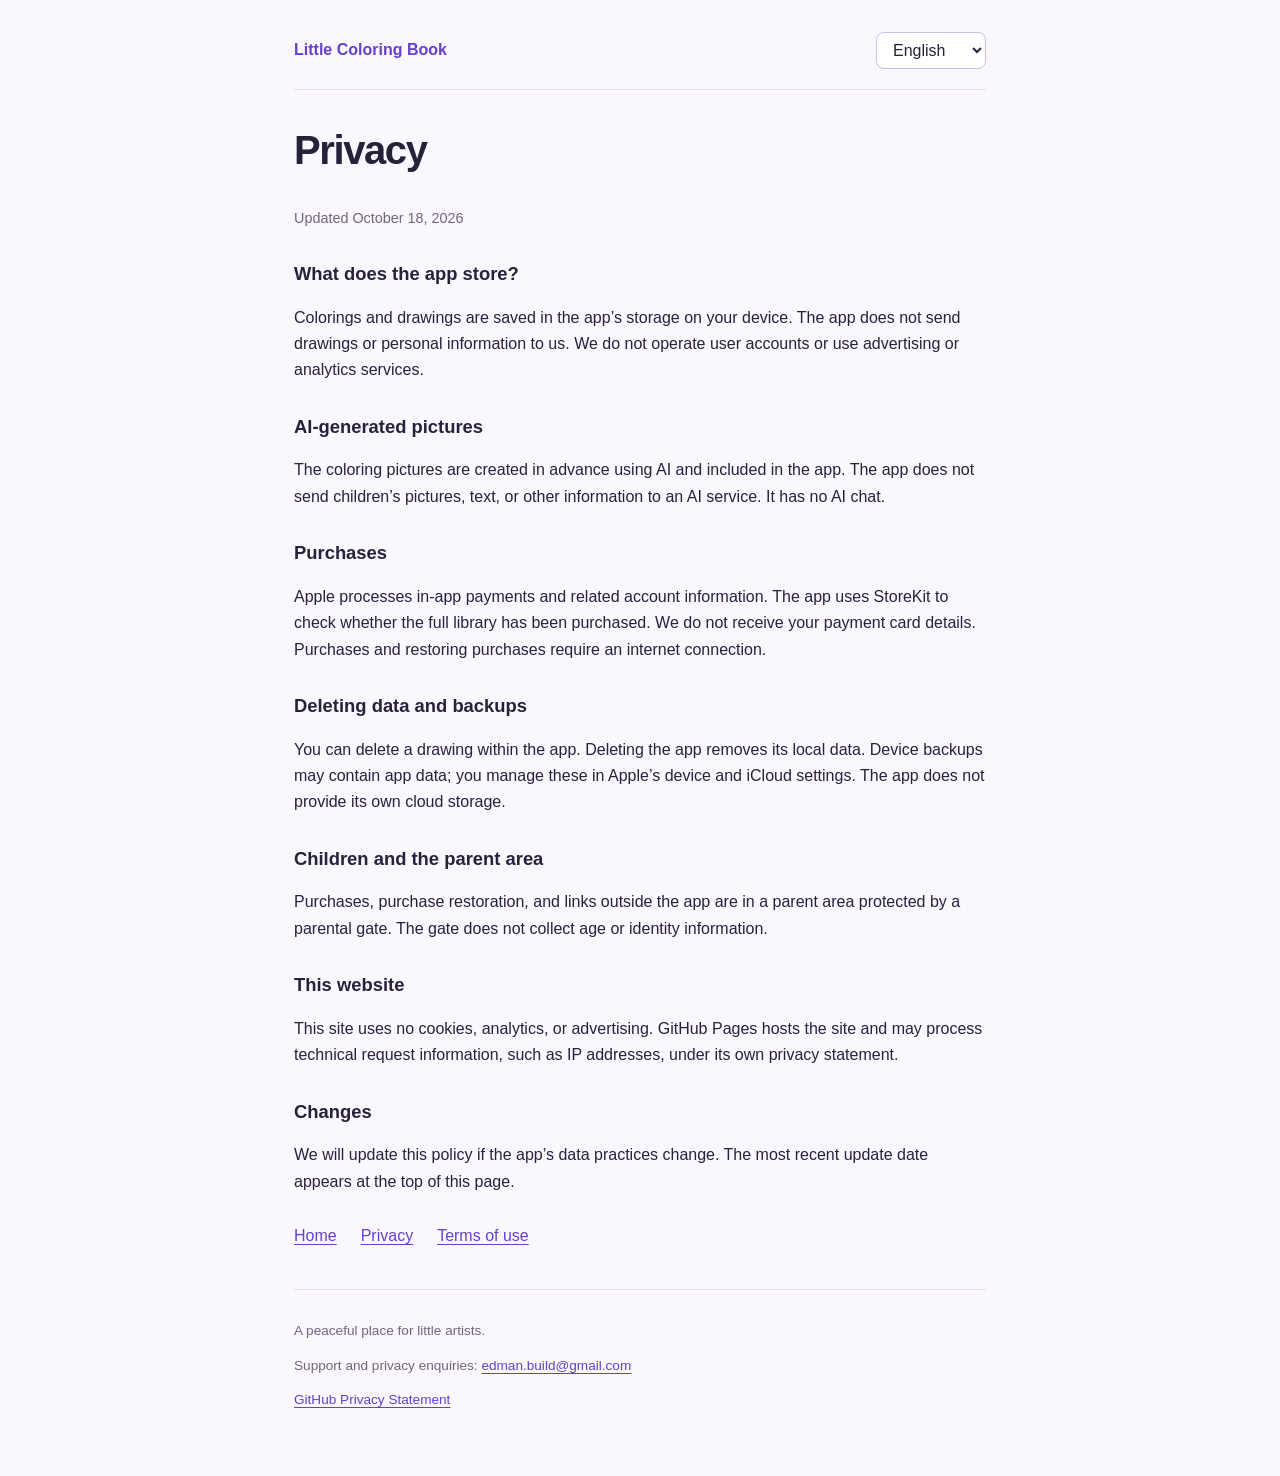
==== privacy.html @ f7c89561 "Publish Little Coloring Book privacy and terms in six languages" ====
<!doctype html>
<html lang="fi">
<head><meta charset="utf-8"><meta name="viewport" content="width=device-width,initial-scale=1"><meta name="color-scheme" content="light"><title>Tietosuoja · Pikku Värityskirja</title><meta name="description" content="Pikku Värityskirja — tietosuoja ja käyttöehdot."><link rel="stylesheet" href="style.css"></head>
<body><main><header><a id="brand" class="brand" href="index.html">Pikku Värityskirja</a><select id="language" aria-label="Kieli"><option value="fi">Suomi</option><option value="en">English</option><option value="es">Español</option><option value="zh-Hans">简体中文</option><option value="hi">हिन्दी</option><option value="ar">العربية</option></select></header><article id="content"><h1>Tietosuoja</h1><p class="date">Päivitetty 18.10.2026</p><h2>Mitä sovellus tallentaa?</h2><p>Väritykset ja piirrokset tallennetaan laitteen sovellustallennukseen. Sovellus ei lähetä piirroksia tai henkilötietoja meille. Emme ylläpidä käyttäjätilejä emmekä käytä mainos- tai analytiikkapalveluita.</p><h2>Tekoälykuvat</h2><p>Värityskuvat on luotu etukäteen tekoälyn avulla ja toimitetaan sovelluksen mukana. Sovellus ei lähetä lapsen kuvia, tekstiä tai muita tietoja tekoälypalveluun. Sovelluksessa ei ole tekoälykeskustelua.</p><h2>Ostot</h2><p>Apple käsittelee sovelluksen sisäiset maksut ja niihin liittyvät tilitiedot. Sovellus tarkistaa StoreKitin avulla, onko koko kirjasto ostettu. Emme saa maksukorttisi tietoja. Ostoihin ja ostosten palauttamiseen tarvitaan verkkoyhteys.</p><h2>Tietojen poistaminen ja varmuuskopiot</h2><p>Piirroksen voi poistaa sovelluksessa. Sovelluksen poistaminen poistaa sen paikalliset tiedot. Laitteen omat varmuuskopiot voivat sisältää sovelluksen tietoja; hallitset niitä Applen laite- ja iCloud-asetuksissa. Sovelluksella ei ole omaa pilvitallennusta.</p><h2>Lapset ja vanhempien osio</h2><p>Ostot, ostosten palautus ja sovelluksen ulkopuoliset linkit ovat aikuisen osiossa vanhempainportin takana. Portti ei kerää ikää tai henkilöllisyystietoja.</p><h2>Tämä verkkosivusto</h2><p>Sivusto ei käytä evästeitä, analytiikkaa tai mainontaa. GitHub Pages toimii sivuston palveluntarjoajana ja voi käsitellä verkkopyyntöjen teknisiä tietoja, kuten IP-osoitteita, oman tietosuojaselosteensa mukaisesti.</p><h2>Muutokset</h2><p>Tietosuojaseloste päivitetään, jos sovelluksen tietojenkäsittely muuttuu. Sivun alussa näkyy viimeisin päivityspäivä.</p></article><nav aria-label="Pages"><a data-page="index" href="index.html">Etusivu</a><a data-page="privacy" href="privacy.html">Tietosuoja</a><a data-page="terms" href="terms.html">Käyttöehdot</a></nav><footer id="footer"><p>Rauhallinen paikka pienille taiteilijoille.</p><p>Tuki ja tietosuojakysymykset: <a href="mailto:edman.build@gmail.com">edman.build@gmail.com</a></p></footer></main><script>const translations = {"fi": {"name": "Pikku Värityskirja", "language": "Kieli", "home": "Etusivu", "privacy": "Tietosuoja", "terms": "Käyttöehdot", "updated": "Päivitetty 18.10.2026", "footer": "Rauhallinen paikka pienille taiteilijoille.", "intro": "Iloinen ja helppokäyttöinen värityskirja iPhonelle ja iPadille.", "homebody": ["24 värityskuvaa kahdeksassa kategoriassa. Yksi kuva jokaisesta kategoriasta on ilmainen, ja koko kirjasto avataan yhdellä App Store -ostolla aikuisen osiossa.", "Kuvat kulkevat sovelluksen mukana. Lapsi voi värittää ja piirtää ilman verkkoyhteyttä. Ei mainoksia, käyttäjätilejä tai seurantaa."], "privacybody": [["Mitä sovellus tallentaa?", "Väritykset ja piirrokset tallennetaan laitteen sovellustallennukseen. Sovellus ei lähetä piirroksia tai henkilötietoja meille. Emme ylläpidä käyttäjätilejä emmekä käytä mainos- tai analytiikkapalveluita."], ["Tekoälykuvat", "Värityskuvat on luotu etukäteen tekoälyn avulla ja toimitetaan sovelluksen mukana. Sovellus ei lähetä lapsen kuvia, tekstiä tai muita tietoja tekoälypalveluun. Sovelluksessa ei ole tekoälykeskustelua."], ["Ostot", "Apple käsittelee sovelluksen sisäiset maksut ja niihin liittyvät tilitiedot. Sovellus tarkistaa StoreKitin avulla, onko koko kirjasto ostettu. Emme saa maksukorttisi tietoja. Ostoihin ja ostosten palauttamiseen tarvitaan verkkoyhteys."], ["Tietojen poistaminen ja varmuuskopiot", "Piirroksen voi poistaa sovelluksessa. Sovelluksen poistaminen poistaa sen paikalliset tiedot. Laitteen omat varmuuskopiot voivat sisältää sovelluksen tietoja; hallitset niitä Applen laite- ja iCloud-asetuksissa. Sovelluksella ei ole omaa pilvitallennusta."], ["Lapset ja vanhempien osio", "Ostot, ostosten palautus ja sovelluksen ulkopuoliset linkit ovat aikuisen osiossa vanhempainportin takana. Portti ei kerää ikää tai henkilöllisyystietoja."], ["Tämä verkkosivusto", "Sivusto ei käytä evästeitä, analytiikkaa tai mainontaa. GitHub Pages toimii sivuston palveluntarjoajana ja voi käsitellä verkkopyyntöjen teknisiä tietoja, kuten IP-osoitteita, oman tietosuojaselosteensa mukaisesti."], ["Muutokset", "Tietosuojaseloste päivitetään, jos sovelluksen tietojenkäsittely muuttuu. Sivun alussa näkyy viimeisin päivityspäivä."]], "termsbody": [["Sovelluksen käyttö", "Pikku Värityskirja on tarkoitettu henkilökohtaiseen ja perheen käyttöön. Ilmaisia kuvia voi värittää ilman ostosta. Aikuinen vastaa lapsen käytön ohjaamisesta ja ostojen hyväksymisestä."], ["Koko kuvakirjasto", "Koko kirjasto sisältää 24 värityskuvaa kahdeksassa kategoriassa. Kahdeksan kuvaa on ilmaisia. Yksi kertamaksullinen App Store -osto avaa muut kuvat. Kyseessä ei ole jatkuva tilaus. Hinta näkyy sovelluksen aikuisen osiossa ja vahvistetaan Applen ostoikkunassa."], ["Ostojen palautus ja hyvitykset", "Voit palauttaa aiemman ostoksen samalla Apple-tilillä aikuisen osion Palauta ostokset -painikkeella. Apple käsittelee maksut ja palautuspyynnöt ehtojensa mukaisesti. Sovellettava kuluttajansuoja säilyy. Hyvitys tai ostoksen peruuttaminen voi poistaa koko kirjaston käyttöoikeuden."], ["Paikalliset piirrokset", "Piirrokset tallennetaan laitteelle. Niiden säilyminen riippuu laitteesta ja sen varmuuskopioista. Sovelluksella ei ole omaa pilvitallennusta eikä piirrosten palautuspalvelua."], ["Kuvat ja jakaminen", "Voit värittää kuvia henkilökohtaiseen käyttöön. Älä myy tai jaa sovelluksen alkuperäistä kuvakirjastoa sellaisenaan."], ["Ehtojen muutokset", "Sovellusta ja näitä ehtoja voidaan päivittää. Ajantasaiset ehdot julkaistaan tällä sivulla. Nämä ehdot eivät rajoita pakottavaan lainsäädäntöön perustuvia oikeuksiasi."]], "contact": "Tuki ja tietosuojakysymykset", "github": "GitHubin tietosuojaseloste"}, "en": {"name": "Little Coloring Book", "language": "Language", "home": "Home", "privacy": "Privacy", "terms": "Terms of use", "updated": "Updated October 18, 2026", "footer": "A peaceful place for little artists.", "intro": "A cheerful, easy-to-use coloring book for iPhone and iPad.", "homebody": ["24 coloring pages in eight categories. One page in each category is free. A single App Store purchase in the parent area unlocks the full library.", "The pictures come with the app. Children can color and draw offline. No ads, accounts, or tracking."], "privacybody": [["What does the app store?", "Colorings and drawings are saved in the app’s storage on your device. The app does not send drawings or personal information to us. We do not operate user accounts or use advertising or analytics services."], ["AI-generated pictures", "The coloring pictures are created in advance using AI and included in the app. The app does not send children’s pictures, text, or other information to an AI service. It has no AI chat."], ["Purchases", "Apple processes in-app payments and related account information. The app uses StoreKit to check whether the full library has been purchased. We do not receive your payment card details. Purchases and restoring purchases require an internet connection."], ["Deleting data and backups", "You can delete a drawing within the app. Deleting the app removes its local data. Device backups may contain app data; you manage these in Apple’s device and iCloud settings. The app does not provide its own cloud storage."], ["Children and the parent area", "Purchases, purchase restoration, and links outside the app are in a parent area protected by a parental gate. The gate does not collect age or identity information."], ["This website", "This site uses no cookies, analytics, or advertising. GitHub Pages hosts the site and may process technical request information, such as IP addresses, under its own privacy statement."], ["Changes", "We will update this policy if the app’s data practices change. The most recent update date appears at the top of this page."]], "termsbody": [["Using the app", "Little Coloring Book is intended for personal and family use. Free pictures can be colored without making a purchase. An adult is responsible for supervising children’s use and approving purchases."], ["The full library", "The full library contains 24 coloring pages in eight categories. Eight pages are free. A single, non-recurring App Store purchase unlocks the remaining pages. This is not a subscription. The price is shown in the parent area and confirmed in Apple’s purchase sheet."], ["Restoring purchases and refunds", "You can restore a previous purchase using the same Apple Account and the Restore purchases button in the parent area. Apple handles payments and refund requests under its terms. Applicable consumer rights remain in effect. A refund or revocation may remove access to the full library."], ["Local drawings", "Drawings are saved on the device. Keeping them depends on the device and its backups. The app does not provide its own cloud storage or drawing recovery service."], ["Pictures and sharing", "You may color the pictures for personal use. Do not sell or redistribute the app’s original picture library as it is."], ["Changes to these terms", "The app and these terms may be updated. Current terms are published on this page. These terms do not limit any rights you have under mandatory law."]], "contact": "Support and privacy enquiries", "github": "GitHub Privacy Statement"}, "es": {"name": "Mi libro de colorear", "language": "Idioma", "home": "Inicio", "privacy": "Privacidad", "terms": "Condiciones de uso", "updated": "Actualizado el 18 de octubre de 2026", "footer": "Un espacio tranquilo para pequeños artistas.", "intro": "Un alegre libro para colorear en iPhone y iPad, muy fácil de usar.", "homebody": ["24 láminas para colorear en ocho categorías. Una lámina de cada categoría es gratuita. Una sola compra en el App Store, desde la sección para adultos, desbloquea toda la biblioteca.", "Las imágenes vienen incluidas en la app. Los niños pueden colorear y dibujar sin conexión. Sin anuncios, cuentas ni seguimiento."], "privacybody": [["¿Qué guarda la app?", "Los dibujos se guardan en el almacenamiento de la app en el dispositivo. La app no nos envía dibujos ni datos personales. No ofrecemos cuentas de usuario ni utilizamos servicios de publicidad o analítica."], ["Imágenes creadas con IA", "Las imágenes para colorear se crean previamente con inteligencia artificial y se incluyen en la app. La app no envía imágenes, textos ni otros datos de los niños a servicios de IA. No incluye un chat con IA."], ["Compras", "Apple gestiona los pagos dentro de la app y la información de la cuenta relacionada. La app utiliza StoreKit para comprobar si se ha comprado la biblioteca completa. No recibimos los datos de tu tarjeta. Las compras y su restauración requieren conexión a internet."], ["Eliminar datos y copias de seguridad", "Puedes eliminar un dibujo desde la app. Al eliminar la app se borran sus datos locales. Las copias de seguridad del dispositivo pueden incluir datos de la app; se gestionan en los ajustes del dispositivo y de iCloud de Apple. La app no ofrece almacenamiento propio en la nube."], ["Niños y sección para adultos", "Las compras, su restauración y los enlaces externos se encuentran en una sección para adultos protegida por un control parental. Este control no recopila datos de edad ni de identidad."], ["Este sitio web", "Este sitio no utiliza cookies, analítica ni publicidad. Está alojado en GitHub Pages, que puede tratar información técnica de las solicitudes, como direcciones IP, conforme a su propia declaración de privacidad."], ["Cambios", "Actualizaremos esta política si cambia el tratamiento de datos de la app. La fecha de la última actualización aparece al principio de esta página."]], "termsbody": [["Uso de la app", "Mi libro de colorear está pensado para uso personal y familiar. Se puede colorear las láminas gratuitas sin realizar ninguna compra. Un adulto debe supervisar el uso por parte de los niños y aprobar las compras."], ["La biblioteca completa", "La biblioteca completa contiene 24 láminas en ocho categorías. Ocho son gratuitas. Una sola compra en el App Store desbloquea las demás. No es una suscripción. El precio se muestra en la sección para adultos y se confirma en la ventana de compra de Apple."], ["Restauración de compras y reembolsos", "Puedes restaurar una compra anterior con la misma Cuenta de Apple mediante el botón Restaurar compras de la sección para adultos. Apple gestiona los pagos y las solicitudes de reembolso conforme a sus condiciones. Se mantienen los derechos de los consumidores que correspondan. Un reembolso o la revocación de una compra puede retirar el acceso a la biblioteca completa."], ["Dibujos guardados en el dispositivo", "Los dibujos se guardan en el dispositivo. Su conservación depende del dispositivo y de sus copias de seguridad. La app no ofrece almacenamiento propio en la nube ni un servicio de recuperación de dibujos."], ["Imágenes y distribución", "Puedes colorear las imágenes para uso personal. No vendas ni redistribuyas la biblioteca de imágenes originales de la app tal como se ofrece."], ["Cambios en las condiciones", "La app y estas condiciones pueden actualizarse. Las condiciones vigentes se publican en esta página. Estas condiciones no limitan los derechos que te reconozca la legislación imperativa."]], "contact": "Asistencia y consultas sobre privacidad", "github": "Declaración de privacidad de GitHub"}, "zh-Hans": {"name": "小小涂色书", "language": "语言", "home": "首页", "privacy": "隐私政策", "terms": "使用条款", "updated": "更新日期：2026年10月18日", "footer": "给小小艺术家的安静创作空间。", "intro": "适用于 iPhone 和 iPad 的趣味涂色书，简单易用。", "homebody": ["八个主题，共24张涂色图。每个主题有一张免费图片。家长可在家长专区通过 App Store 一次购买，解锁完整图库。", "图片已包含在应用中，孩子可以离线涂色和绘画。无广告，无需注册，不进行用户追踪。"], "privacybody": [["应用保存哪些数据？", "涂色作品和绘画保存在设备上的应用存储空间中。应用不会向我们发送作品或个人信息。我们不提供用户账户，也不使用广告或数据分析服务。"], ["AI 生成的图片", "涂色图片由 AI 预先生成，并随应用提供。应用不会将孩子的图片、文字或其他信息发送给 AI 服务，也不提供 AI 聊天功能。"], ["购买", "Apple 负责处理应用内付款及相关账户信息。应用通过 StoreKit 核验是否已购买完整图库。我们不会收到您的银行卡信息。购买和恢复购买需要联网。"], ["删除数据与备份", "您可以在应用内删除作品。删除应用也会删除其本地数据。设备备份可能包含应用数据，您可以在 Apple 的设备设置和 iCloud 设置中管理这些备份。应用不提供独立的云存储服务。"], ["儿童与家长专区", "购买、恢复购买以及应用外链接均位于设有家长验证的专区内。家长验证不会收集年龄或身份信息。"], ["本网站", "本网站不使用 Cookie、数据分析或广告服务。网站由 GitHub Pages 托管，GitHub 可能按照其隐私声明处理 IP 地址等网络请求技术信息。"], ["政策更新", "如果应用的数据处理方式发生变化，我们会更新本政策。最近更新日期显示在页面顶部。"]], "termsbody": [["使用应用", "小小涂色书供个人及家庭使用。免费图片无需购买即可涂色。请由成年人指导儿童使用并批准购买。"], ["完整图库", "完整图库包括八个主题的24张涂色图，其中八张免费。通过 App Store 一次购买即可解锁其余图片，无需订阅。价格显示在家长专区，并在 Apple 的购买确认窗口中确认。"], ["恢复购买与退款", "使用同一个 Apple 账户，在家长专区点击“恢复购买”即可恢复之前的购买。Apple 按照其条款处理付款和退款申请。您依法享有的消费者权利不受影响。退款或购买被撤销后，完整图库的访问权限可能会被移除。"], ["本地作品", "作品保存在设备上，能否保留取决于设备及其备份。应用不提供独立的云存储或作品恢复服务。"], ["图片使用与分享", "您可以将图片用于个人涂色。请勿将应用提供的原始图库原样出售或重新分发。"], ["条款更新", "应用及本条款可能更新。最新条款将在本页面发布。本条款不限制您依据强制性法律规定享有的任何权利。"]], "contact": "支持与隐私咨询", "github": "GitHub 隐私声明"}, "hi": {"name": "नन्ही रंगों की किताब", "language": "भाषा", "home": "मुखपृष्ठ", "privacy": "गोपनीयता", "terms": "उपयोग की शर्तें", "updated": "आखिरी अपडेट: 18 अक्टूबर 2026", "footer": "नन्हे कलाकारों के लिए एक शांत जगह।", "intro": "iPhone और iPad के लिए रंग भरने की एक मज़ेदार और आसान किताब।", "homebody": ["आठ श्रेणियों में रंग भरने के लिए 24 चित्र। हर श्रेणी का एक चित्र मुफ़्त है। अभिभावकों वाले भाग से App Store पर एक बार खरीदकर पूरा संग्रह खोला जा सकता है।", "चित्र ऐप में ही शामिल हैं। बच्चे बिना इंटरनेट के रंग भर सकते हैं और चित्र बना सकते हैं। कोई विज्ञापन, खाता या ट्रैकिंग नहीं।"], "privacybody": [["ऐप क्या सहेजता है?", "रंगे हुए चित्र और बनाई गई कलाकृतियाँ आपके डिवाइस पर ऐप के स्टोरेज में सहेजी जाती हैं। ऐप हमें चित्र या निजी जानकारी नहीं भेजता। हम उपयोगकर्ता खाते नहीं बनाते और विज्ञापन या उपयोग के आँकड़ों का विश्लेषण करने वाली सेवाएँ इस्तेमाल नहीं करते।"], ["AI से बनाए गए चित्र", "रंग भरने के चित्र पहले से AI की मदद से बनाए जाते हैं और ऐप में शामिल होते हैं। ऐप बच्चों के चित्र, लिखी हुई बातें या दूसरी जानकारी किसी AI सेवा को नहीं भेजता। इसमें AI से बातचीत करने की सुविधा नहीं है।"], ["खरीदारी", "ऐप के भीतर किए गए भुगतानों और उनसे जुड़ी खाते की जानकारी को Apple संभालता है। पूरा संग्रह खरीदा गया है या नहीं, यह जाँचने के लिए ऐप StoreKit का उपयोग करता है। हमें आपके भुगतान कार्ड की जानकारी नहीं मिलती। खरीदारी करने और पिछली खरीदारी बहाल करने के लिए इंटरनेट चाहिए।"], ["डेटा मिटाना और बैकअप", "आप ऐप में किसी चित्र को मिटा सकते हैं। ऐप हटाने पर उसका स्थानीय डेटा भी मिट जाता है। डिवाइस के बैकअप में ऐप का डेटा हो सकता है; इन्हें Apple की डिवाइस और iCloud सेटिंग्स में संभाला जा सकता है। ऐप की अपनी क्लाउड स्टोरेज सेवा नहीं है।"], ["बच्चे और अभिभावकों वाला भाग", "खरीदारी, पिछली खरीदारी बहाल करने की सुविधा और ऐप से बाहर के लिंक अभिभावकों वाले भाग में हैं। वहाँ जाने के लिए अभिभावक जाँच पूरी करनी होती है। इस जाँच में उम्र या पहचान की जानकारी नहीं ली जाती।"], ["यह वेबसाइट", "यह वेबसाइट कुकी, विश्लेषण सेवा या विज्ञापन इस्तेमाल नहीं करती। इसे GitHub Pages पर होस्ट किया गया है। GitHub अपनी गोपनीयता नीति के अनुसार IP पते जैसी वेब अनुरोधों की तकनीकी जानकारी संसाधित कर सकता है।"], ["बदलाव", "ऐप में डेटा के इस्तेमाल का तरीका बदलने पर हम यह नीति अपडेट करेंगे। पृष्ठ के ऊपर आखिरी अपडेट की तारीख दी गई है।"]], "termsbody": [["ऐप का उपयोग", "नन्ही रंगों की किताब निजी और पारिवारिक उपयोग के लिए है। मुफ़्त चित्रों में रंग भरने के लिए खरीदारी ज़रूरी नहीं है। बच्चों के उपयोग की निगरानी और खरीदारी की मंज़ूरी की ज़िम्मेदारी किसी वयस्क की है।"], ["चित्रों का पूरा संग्रह", "पूरे संग्रह में आठ श्रेणियों के 24 चित्र हैं। इनमें आठ चित्र मुफ़्त हैं। App Store पर एक बार भुगतान करने से बाकी चित्र खुल जाते हैं। यह सदस्यता नहीं है और कोई नियमित शुल्क नहीं लगता। कीमत अभिभावकों वाले भाग में दिखती है और Apple की खरीदारी स्क्रीन पर उसकी पुष्टि होती है।"], ["खरीदारी बहाल करना और रिफंड", "उसी Apple खाते से अभिभावकों वाले भाग में खरीदारी बहाल करने का बटन दबाकर आप अपनी पिछली खरीदारी वापस पा सकते हैं। भुगतान और रिफंड के अनुरोध Apple की शर्तों के अनुसार Apple संभालता है। लागू उपभोक्ता अधिकार बने रहते हैं। रिफंड या खरीदारी रद्द होने पर पूरे संग्रह का इस्तेमाल बंद हो सकता है।"], ["डिवाइस पर सहेजे गए चित्र", "चित्र डिवाइस पर सहेजे जाते हैं। उनका सुरक्षित रहना डिवाइस और उसके बैकअप पर निर्भर करता है। ऐप की अपनी क्लाउड स्टोरेज या मिटे हुए चित्र वापस लाने की सेवा नहीं है।"], ["चित्रों का उपयोग और साझा करना", "आप निजी उपयोग के लिए चित्रों में रंग भर सकते हैं। ऐप के मूल चित्र-संग्रह को उसी रूप में न बेचें और न दोबारा वितरित करें।"], ["शर्तों में बदलाव", "ऐप और इन शर्तों को अपडेट किया जा सकता है। मौजूदा शर्तें इसी पृष्ठ पर प्रकाशित की जाती हैं। ये शर्तें लागू अनिवार्य कानून के तहत मिले आपके अधिकारों को सीमित नहीं करतीं।"]], "contact": "सहायता और गोपनीयता से जुड़े सवाल", "github": "GitHub की गोपनीयता नीति"}, "ar": {"name": "كتابي للتلوين", "language": "اللغة", "home": "الرئيسية", "privacy": "الخصوصية", "terms": "شروط الاستخدام", "updated": "آخر تحديث: 18 أكتوبر 2026", "footer": "مساحة هادئة للفنانين الصغار.", "intro": "كتاب تلوين مبهج وسهل الاستخدام لأجهزة iPhone وiPad.", "homebody": ["24 صفحة تلوين موزعة على ثماني فئات. صفحة واحدة من كل فئة مجانية. يمكن فتح المكتبة الكاملة بعملية شراء واحدة من App Store في قسم الوالدين.", "الصور مرفقة بالتطبيق، ويمكن للأطفال التلوين والرسم دون اتصال بالإنترنت. لا إعلانات ولا حسابات ولا تتبع."], "privacybody": [["ما الذي يحفظه التطبيق؟", "تُحفظ الرسومات وأعمال التلوين في مساحة تخزين التطبيق على جهازك. لا يرسل التطبيق إلينا الرسومات أو المعلومات الشخصية. لا نوفر حسابات للمستخدمين ولا نستخدم خدمات الإعلانات أو التحليلات."], ["الصور المُنشأة بالذكاء الاصطناعي", "تُنشأ صور التلوين مسبقًا بمساعدة الذكاء الاصطناعي وتُرفق بالتطبيق. لا يرسل التطبيق صور الأطفال أو نصوصهم أو أي معلومات أخرى إلى خدمات الذكاء الاصطناعي. ولا يتضمن محادثة مع الذكاء الاصطناعي."], ["المشتريات", "تتولى Apple معالجة المدفوعات داخل التطبيق ومعلومات الحساب المرتبطة بها. يستخدم التطبيق StoreKit للتحقق من شراء المكتبة الكاملة. لا نتلقى بيانات بطاقة الدفع الخاصة بك. يلزم الاتصال بالإنترنت لإجراء المشتريات واستعادتها."], ["حذف البيانات والنسخ الاحتياطية", "يمكنك حذف الرسومات من داخل التطبيق. يؤدي حذف التطبيق إلى إزالة بياناته المحلية. قد تتضمن النسخ الاحتياطية للجهاز بيانات التطبيق، ويمكنك إدارتها من إعدادات الجهاز وiCloud لدى Apple. لا يقدم التطبيق خدمة تخزين سحابي خاصة به."], ["الأطفال وقسم الوالدين", "توجد المشتريات واستعادتها والروابط المؤدية إلى خارج التطبيق في قسم للوالدين محمي بخطوة تحقق. لا تجمع هذه الخطوة معلومات عن العمر أو الهوية."], ["هذا الموقع", "لا يستخدم هذا الموقع ملفات تعريف الارتباط أو التحليلات أو الإعلانات. يستضيفه GitHub Pages، وقد يعالج GitHub المعلومات التقنية لطلبات الويب، مثل عناوين IP، وفقًا لبيان الخصوصية الخاص به."], ["التغييرات", "سنحدّث هذه السياسة إذا تغيرت طريقة تعامل التطبيق مع البيانات. يظهر تاريخ آخر تحديث في أعلى الصفحة."]], "termsbody": [["استخدام التطبيق", "كتابي للتلوين مخصص للاستخدام الشخصي والعائلي. يمكن تلوين الصور المجانية دون إجراء أي عملية شراء. يتولى شخص بالغ مسؤولية الإشراف على استخدام الأطفال والموافقة على المشتريات."], ["المكتبة الكاملة", "تضم المكتبة الكاملة 24 صفحة تلوين في ثماني فئات، منها ثماني صفحات مجانية. تفتح عملية شراء واحدة من App Store الصفحات المتبقية. هذه ليست خدمة اشتراك ولا تتطلب دفعات متكررة. يظهر السعر في قسم الوالدين ويُؤكَّد في نافذة الشراء لدى Apple."], ["استعادة المشتريات والمبالغ المستردة", "يمكنك استعادة عملية شراء سابقة باستخدام حساب Apple نفسه والضغط على زر استعادة المشتريات في قسم الوالدين. تتولى Apple معالجة المدفوعات وطلبات استرداد المبالغ وفقًا لشروطها. تبقى حقوق المستهلك المقررة قانونًا سارية. وقد يؤدي رد المبلغ أو إلغاء الشراء إلى إزالة حق الوصول إلى المكتبة الكاملة."], ["الرسومات المحفوظة محليًا", "تُحفظ الرسومات على الجهاز. ويعتمد الاحتفاظ بها على الجهاز ونسخه الاحتياطية. لا يقدم التطبيق خدمة تخزين سحابي خاصة به أو خدمة لاسترجاع الرسومات المحذوفة."], ["الصور ومشاركتها", "يمكنك تلوين الصور للاستخدام الشخصي. لا تبع مكتبة الصور الأصلية للتطبيق أو تعِد توزيعها كما هي."], ["تعديل الشروط", "قد يُحدَّث التطبيق وهذه الشروط. تُنشر الشروط السارية على هذه الصفحة. لا تحد هذه الشروط من أي حقوق تمنحك إياها الأحكام القانونية الملزمة."]], "contact": "الدعم والاستفسارات المتعلقة بالخصوصية", "github": "بيان خصوصية GitHub"}};
const page = "privacy";
const selector = document.getElementById('language');
function paragraph(text, tag = 'p', className = '') { const el = document.createElement(tag); el.textContent = text; if(className) el.className=className; return el; }
function render(lang) {
  const d = translations[lang] || translations.fi;
  document.documentElement.lang = lang;
  document.documentElement.dir = lang === 'ar' ? 'rtl' : 'ltr';
  document.title = page === 'index' ? d.name : d[page] + ' · ' + d.name;
  selector.value = lang;
  selector.setAttribute('aria-label', d.language);
  document.getElementById('brand').textContent=d.name;
  document.getElementById('brand').href='index.html?lang='+lang;
  const article=document.getElementById('content'); article.replaceChildren();
  if(page==='index') { article.append(paragraph(d.name,'h1'),paragraph(d.intro)); d.homebody.forEach(t=>article.append(paragraph(t))); }
  else { article.append(paragraph(d[page],'h1'),paragraph(d.updated,'p','date')); d[page+'body'].forEach(([h,p])=>article.append(paragraph(h,'h2'),paragraph(p))); }
  document.querySelectorAll('nav a').forEach(a=>{const key=a.dataset.page; a.textContent=d[key==='index'?'home':key];a.href=key+'.html?lang='+lang;});
  const footer=document.getElementById('footer'); footer.replaceChildren(paragraph(d.footer));
  const contact=paragraph(d.contact+': '); const email=document.createElement('a');email.href='mailto:edman.build@gmail.com';email.textContent='edman.build@gmail.com';contact.append(email);footer.append(contact);
  if(page==='privacy'){const link=document.createElement('a');link.href='https://docs.github.com/en/site-policy/privacy-policies/github-general-privacy-statement';link.textContent=d.github;footer.append(link);}
  document.querySelector('nav').setAttribute('aria-label',d.home);
}
const requested=new URLSearchParams(location.search).get('lang');
const device=navigator.language.startsWith('zh')?'zh-Hans':navigator.language.split('-')[0];
render(translations[requested]?requested:(translations[device]?device:'en'));
selector.addEventListener('change',()=>{const lang=selector.value;render(lang);history.replaceState(null,'','?lang='+lang);});</script></body>
</html>
---- style.css ----
:root { color-scheme: light; font-family: -apple-system, BlinkMacSystemFont, "Segoe UI", sans-serif; line-height: 1.65; color: #28213a; background: #faf7ff; }
* { box-sizing: border-box; }
body { margin: 0; }
main { max-width: 740px; padding: 32px 24px 64px; margin: 0 auto; }
header { display: flex; align-items: center; justify-content: space-between; flex-wrap: wrap; gap: 16px; padding-bottom: 20px; border-bottom: 1px solid #e5dff0; }
a { color: #6540cc; text-underline-offset: 3px; }
a:hover { color: #44258f; }
a:focus-visible, select:focus-visible { outline: 3px solid #a087ed; outline-offset: 4px; }
.brand { font-weight: 750; text-decoration: none; }
select { max-width: 100%; font: inherit; color: inherit; background: white; border: 1px solid #cbc0df; border-radius: 8px; padding: 8px 12px; }
h1 { line-height: 1.2; font-size: clamp(1.9rem, 5vw, 2.5rem); letter-spacing: -.035em; margin-top: 36px; }
h2 { font-size: 1.15rem; margin-top: 28px; }
p { margin: 12px 0; }
.date { color: #70667d; font-size: .9rem; }
nav { display: flex; flex-wrap: wrap; gap: 12px 24px; margin-top: 28px; }
footer { font-size: .85rem; color: #70667d; margin-top: 40px; padding-top: 18px; border-top: 1px solid #e5dff0; }
@media (max-width: 420px) { main { padding: 20px 18px 40px; } }
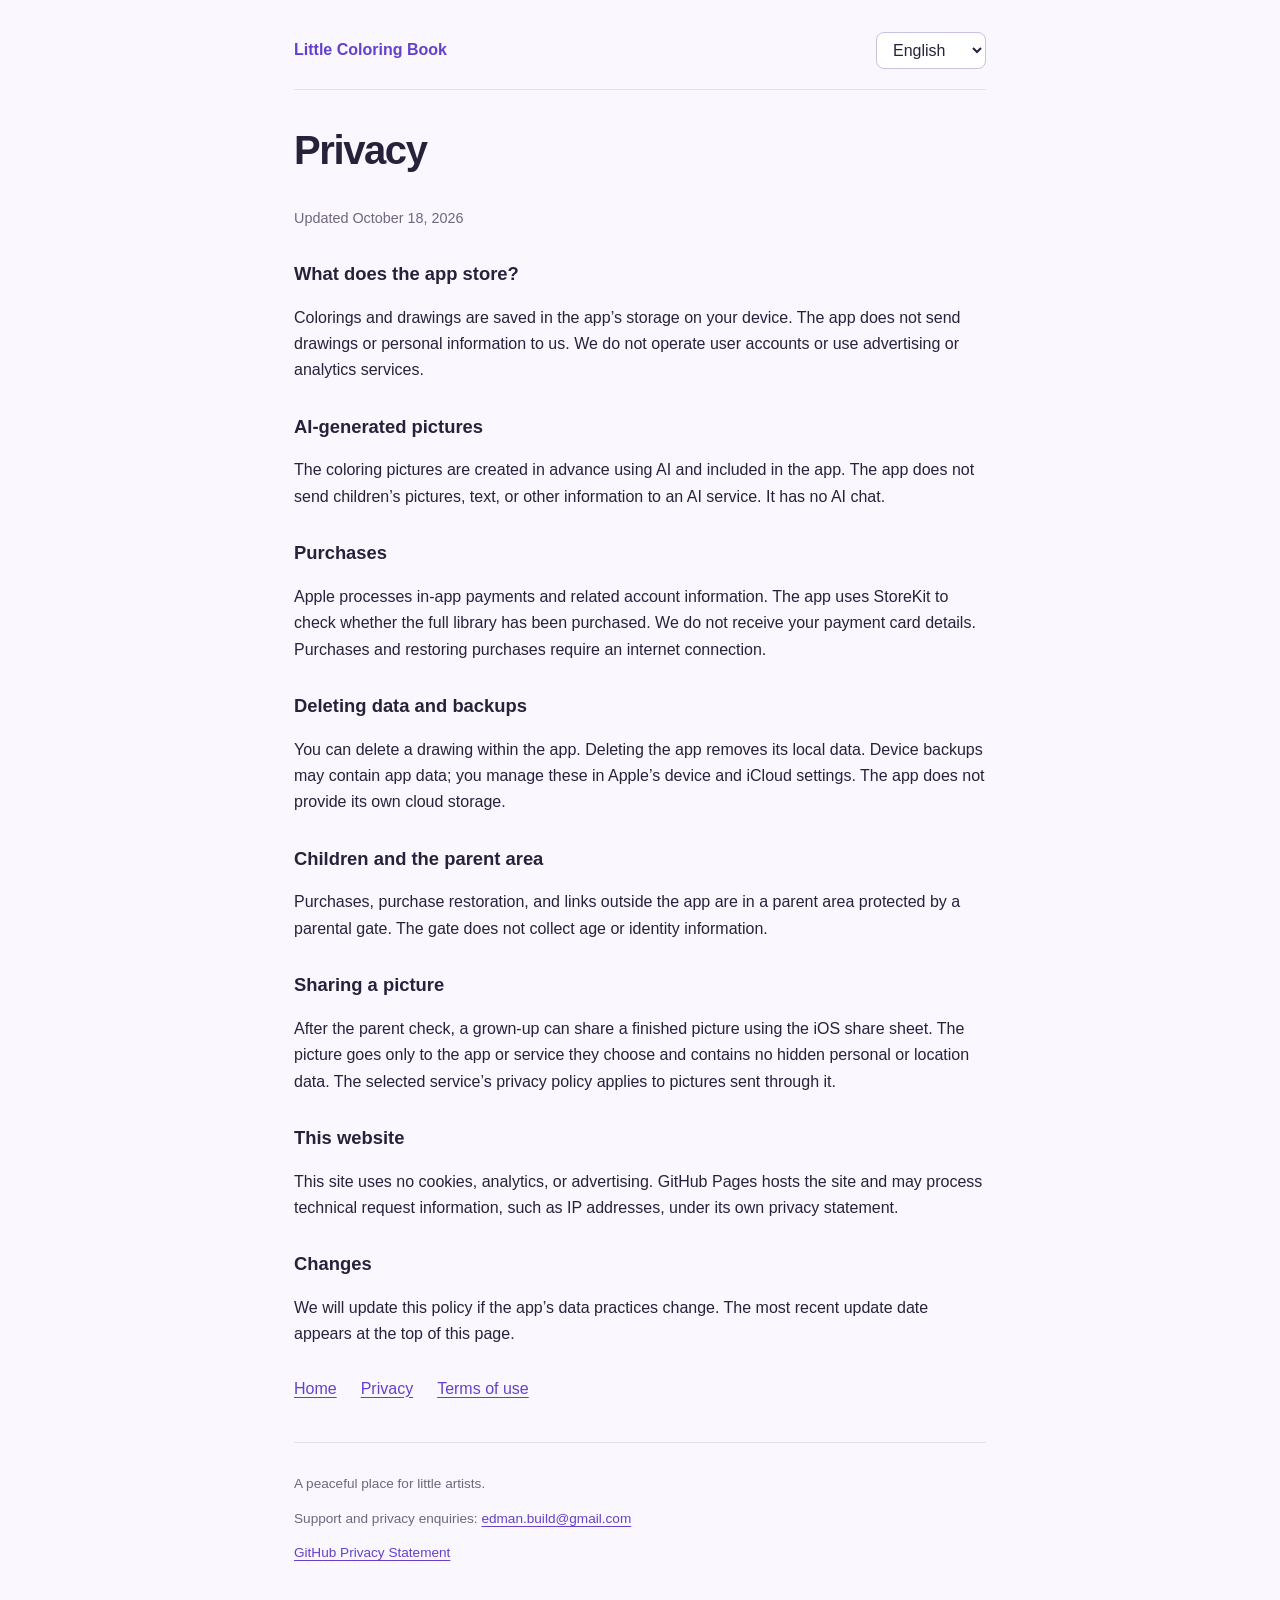
==== commit a0d4ce95: "Explain parent-approved sharing of finished pictures" ====
--- a/privacy.html
+++ b/privacy.html
@@ -1,7 +1,7 @@
 <!doctype html>
 <html lang="fi">
 <head><meta charset="utf-8"><meta name="viewport" content="width=device-width,initial-scale=1"><meta name="color-scheme" content="light"><title>Tietosuoja · Pikku Värityskirja</title><meta name="description" content="Pikku Värityskirja — tietosuoja ja käyttöehdot."><link rel="stylesheet" href="style.css"></head>
-<body><main><header><a id="brand" class="brand" href="index.html">Pikku Värityskirja</a><select id="language" aria-label="Kieli"><option value="fi">Suomi</option><option value="en">English</option><option value="es">Español</option><option value="zh-Hans">简体中文</option><option value="hi">हिन्दी</option><option value="ar">العربية</option></select></header><article id="content"><h1>Tietosuoja</h1><p class="date">Päivitetty 18.10.2026</p><h2>Mitä sovellus tallentaa?</h2><p>Väritykset ja piirrokset tallennetaan laitteen sovellustallennukseen. Sovellus ei lähetä piirroksia tai henkilötietoja meille. Emme ylläpidä käyttäjätilejä emmekä käytä mainos- tai analytiikkapalveluita.</p><h2>Tekoälykuvat</h2><p>Värityskuvat on luotu etukäteen tekoälyn avulla ja toimitetaan sovelluksen mukana. Sovellus ei lähetä lapsen kuvia, tekstiä tai muita tietoja tekoälypalveluun. Sovelluksessa ei ole tekoälykeskustelua.</p><h2>Ostot</h2><p>Apple käsittelee sovelluksen sisäiset maksut ja niihin liittyvät tilitiedot. Sovellus tarkistaa StoreKitin avulla, onko koko kirjasto ostettu. Emme saa maksukorttisi tietoja. Ostoihin ja ostosten palauttamiseen tarvitaan verkkoyhteys.</p><h2>Tietojen poistaminen ja varmuuskopiot</h2><p>Piirroksen voi poistaa sovelluksessa. Sovelluksen poistaminen poistaa sen paikalliset tiedot. Laitteen omat varmuuskopiot voivat sisältää sovelluksen tietoja; hallitset niitä Applen laite- ja iCloud-asetuksissa. Sovelluksella ei ole omaa pilvitallennusta.</p><h2>Lapset ja vanhempien osio</h2><p>Ostot, ostosten palautus ja sovelluksen ulkopuoliset linkit ovat aikuisen osiossa vanhempainportin takana. Portti ei kerää ikää tai henkilöllisyystietoja.</p><h2>Tämä verkkosivusto</h2><p>Sivusto ei käytä evästeitä, analytiikkaa tai mainontaa. GitHub Pages toimii sivuston palveluntarjoajana ja voi käsitellä verkkopyyntöjen teknisiä tietoja, kuten IP-osoitteita, oman tietosuojaselosteensa mukaisesti.</p><h2>Muutokset</h2><p>Tietosuojaseloste päivitetään, jos sovelluksen tietojenkäsittely muuttuu. Sivun alussa näkyy viimeisin päivityspäivä.</p></article><nav aria-label="Pages"><a data-page="index" href="index.html">Etusivu</a><a data-page="privacy" href="privacy.html">Tietosuoja</a><a data-page="terms" href="terms.html">Käyttöehdot</a></nav><footer id="footer"><p>Rauhallinen paikka pienille taiteilijoille.</p><p>Tuki ja tietosuojakysymykset: <a href="mailto:edman.build@gmail.com">edman.build@gmail.com</a></p></footer></main><script>const translations = {"fi": {"name": "Pikku Värityskirja", "language": "Kieli", "home": "Etusivu", "privacy": "Tietosuoja", "terms": "Käyttöehdot", "updated": "Päivitetty 18.10.2026", "footer": "Rauhallinen paikka pienille taiteilijoille.", "intro": "Iloinen ja helppokäyttöinen värityskirja iPhonelle ja iPadille.", "homebody": ["24 värityskuvaa kahdeksassa kategoriassa. Yksi kuva jokaisesta kategoriasta on ilmainen, ja koko kirjasto avataan yhdellä App Store -ostolla aikuisen osiossa.", "Kuvat kulkevat sovelluksen mukana. Lapsi voi värittää ja piirtää ilman verkkoyhteyttä. Ei mainoksia, käyttäjätilejä tai seurantaa."], "privacybody": [["Mitä sovellus tallentaa?", "Väritykset ja piirrokset tallennetaan laitteen sovellustallennukseen. Sovellus ei lähetä piirroksia tai henkilötietoja meille. Emme ylläpidä käyttäjätilejä emmekä käytä mainos- tai analytiikkapalveluita."], ["Tekoälykuvat", "Värityskuvat on luotu etukäteen tekoälyn avulla ja toimitetaan sovelluksen mukana. Sovellus ei lähetä lapsen kuvia, tekstiä tai muita tietoja tekoälypalveluun. Sovelluksessa ei ole tekoälykeskustelua."], ["Ostot", "Apple käsittelee sovelluksen sisäiset maksut ja niihin liittyvät tilitiedot. Sovellus tarkistaa StoreKitin avulla, onko koko kirjasto ostettu. Emme saa maksukorttisi tietoja. Ostoihin ja ostosten palauttamiseen tarvitaan verkkoyhteys."], ["Tietojen poistaminen ja varmuuskopiot", "Piirroksen voi poistaa sovelluksessa. Sovelluksen poistaminen poistaa sen paikalliset tiedot. Laitteen omat varmuuskopiot voivat sisältää sovelluksen tietoja; hallitset niitä Applen laite- ja iCloud-asetuksissa. Sovelluksella ei ole omaa pilvitallennusta."], ["Lapset ja vanhempien osio", "Ostot, ostosten palautus ja sovelluksen ulkopuoliset linkit ovat aikuisen osiossa vanhempainportin takana. Portti ei kerää ikää tai henkilöllisyystietoja."], ["Tämä verkkosivusto", "Sivusto ei käytä evästeitä, analytiikkaa tai mainontaa. GitHub Pages toimii sivuston palveluntarjoajana ja voi käsitellä verkkopyyntöjen teknisiä tietoja, kuten IP-osoitteita, oman tietosuojaselosteensa mukaisesti."], ["Muutokset", "Tietosuojaseloste päivitetään, jos sovelluksen tietojenkäsittely muuttuu. Sivun alussa näkyy viimeisin päivityspäivä."]], "termsbody": [["Sovelluksen käyttö", "Pikku Värityskirja on tarkoitettu henkilökohtaiseen ja perheen käyttöön. Ilmaisia kuvia voi värittää ilman ostosta. Aikuinen vastaa lapsen käytön ohjaamisesta ja ostojen hyväksymisestä."], ["Koko kuvakirjasto", "Koko kirjasto sisältää 24 värityskuvaa kahdeksassa kategoriassa. Kahdeksan kuvaa on ilmaisia. Yksi kertamaksullinen App Store -osto avaa muut kuvat. Kyseessä ei ole jatkuva tilaus. Hinta näkyy sovelluksen aikuisen osiossa ja vahvistetaan Applen ostoikkunassa."], ["Ostojen palautus ja hyvitykset", "Voit palauttaa aiemman ostoksen samalla Apple-tilillä aikuisen osion Palauta ostokset -painikkeella. Apple käsittelee maksut ja palautuspyynnöt ehtojensa mukaisesti. Sovellettava kuluttajansuoja säilyy. Hyvitys tai ostoksen peruuttaminen voi poistaa koko kirjaston käyttöoikeuden."], ["Paikalliset piirrokset", "Piirrokset tallennetaan laitteelle. Niiden säilyminen riippuu laitteesta ja sen varmuuskopioista. Sovelluksella ei ole omaa pilvitallennusta eikä piirrosten palautuspalvelua."], ["Kuvat ja jakaminen", "Voit värittää kuvia henkilökohtaiseen käyttöön. Älä myy tai jaa sovelluksen alkuperäistä kuvakirjastoa sellaisenaan."], ["Ehtojen muutokset", "Sovellusta ja näitä ehtoja voidaan päivittää. Ajantasaiset ehdot julkaistaan tällä sivulla. Nämä ehdot eivät rajoita pakottavaan lainsäädäntöön perustuvia oikeuksiasi."]], "contact": "Tuki ja tietosuojakysymykset", "github": "GitHubin tietosuojaseloste"}, "en": {"name": "Little Coloring Book", "language": "Language", "home": "Home", "privacy": "Privacy", "terms": "Terms of use", "updated": "Updated October 18, 2026", "footer": "A peaceful place for little artists.", "intro": "A cheerful, easy-to-use coloring book for iPhone and iPad.", "homebody": ["24 coloring pages in eight categories. One page in each category is free. A single App Store purchase in the parent area unlocks the full library.", "The pictures come with the app. Children can color and draw offline. No ads, accounts, or tracking."], "privacybody": [["What does the app store?", "Colorings and drawings are saved in the app’s storage on your device. The app does not send drawings or personal information to us. We do not operate user accounts or use advertising or analytics services."], ["AI-generated pictures", "The coloring pictures are created in advance using AI and included in the app. The app does not send children’s pictures, text, or other information to an AI service. It has no AI chat."], ["Purchases", "Apple processes in-app payments and related account information. The app uses StoreKit to check whether the full library has been purchased. We do not receive your payment card details. Purchases and restoring purchases require an internet connection."], ["Deleting data and backups", "You can delete a drawing within the app. Deleting the app removes its local data. Device backups may contain app data; you manage these in Apple’s device and iCloud settings. The app does not provide its own cloud storage."], ["Children and the parent area", "Purchases, purchase restoration, and links outside the app are in a parent area protected by a parental gate. The gate does not collect age or identity information."], ["This website", "This site uses no cookies, analytics, or advertising. GitHub Pages hosts the site and may process technical request information, such as IP addresses, under its own privacy statement."], ["Changes", "We will update this policy if the app’s data practices change. The most recent update date appears at the top of this page."]], "termsbody": [["Using the app", "Little Coloring Book is intended for personal and family use. Free pictures can be colored without making a purchase. An adult is responsible for supervising children’s use and approving purchases."], ["The full library", "The full library contains 24 coloring pages in eight categories. Eight pages are free. A single, non-recurring App Store purchase unlocks the remaining pages. This is not a subscription. The price is shown in the parent area and confirmed in Apple’s purchase sheet."], ["Restoring purchases and refunds", "You can restore a previous purchase using the same Apple Account and the Restore purchases button in the parent area. Apple handles payments and refund requests under its terms. Applicable consumer rights remain in effect. A refund or revocation may remove access to the full library."], ["Local drawings", "Drawings are saved on the device. Keeping them depends on the device and its backups. The app does not provide its own cloud storage or drawing recovery service."], ["Pictures and sharing", "You may color the pictures for personal use. Do not sell or redistribute the app’s original picture library as it is."], ["Changes to these terms", "The app and these terms may be updated. Current terms are published on this page. These terms do not limit any rights you have under mandatory law."]], "contact": "Support and privacy enquiries", "github": "GitHub Privacy Statement"}, "es": {"name": "Mi libro de colorear", "language": "Idioma", "home": "Inicio", "privacy": "Privacidad", "terms": "Condiciones de uso", "updated": "Actualizado el 18 de octubre de 2026", "footer": "Un espacio tranquilo para pequeños artistas.", "intro": "Un alegre libro para colorear en iPhone y iPad, muy fácil de usar.", "homebody": ["24 láminas para colorear en ocho categorías. Una lámina de cada categoría es gratuita. Una sola compra en el App Store, desde la sección para adultos, desbloquea toda la biblioteca.", "Las imágenes vienen incluidas en la app. Los niños pueden colorear y dibujar sin conexión. Sin anuncios, cuentas ni seguimiento."], "privacybody": [["¿Qué guarda la app?", "Los dibujos se guardan en el almacenamiento de la app en el dispositivo. La app no nos envía dibujos ni datos personales. No ofrecemos cuentas de usuario ni utilizamos servicios de publicidad o analítica."], ["Imágenes creadas con IA", "Las imágenes para colorear se crean previamente con inteligencia artificial y se incluyen en la app. La app no envía imágenes, textos ni otros datos de los niños a servicios de IA. No incluye un chat con IA."], ["Compras", "Apple gestiona los pagos dentro de la app y la información de la cuenta relacionada. La app utiliza StoreKit para comprobar si se ha comprado la biblioteca completa. No recibimos los datos de tu tarjeta. Las compras y su restauración requieren conexión a internet."], ["Eliminar datos y copias de seguridad", "Puedes eliminar un dibujo desde la app. Al eliminar la app se borran sus datos locales. Las copias de seguridad del dispositivo pueden incluir datos de la app; se gestionan en los ajustes del dispositivo y de iCloud de Apple. La app no ofrece almacenamiento propio en la nube."], ["Niños y sección para adultos", "Las compras, su restauración y los enlaces externos se encuentran en una sección para adultos protegida por un control parental. Este control no recopila datos de edad ni de identidad."], ["Este sitio web", "Este sitio no utiliza cookies, analítica ni publicidad. Está alojado en GitHub Pages, que puede tratar información técnica de las solicitudes, como direcciones IP, conforme a su propia declaración de privacidad."], ["Cambios", "Actualizaremos esta política si cambia el tratamiento de datos de la app. La fecha de la última actualización aparece al principio de esta página."]], "termsbody": [["Uso de la app", "Mi libro de colorear está pensado para uso personal y familiar. Se puede colorear las láminas gratuitas sin realizar ninguna compra. Un adulto debe supervisar el uso por parte de los niños y aprobar las compras."], ["La biblioteca completa", "La biblioteca completa contiene 24 láminas en ocho categorías. Ocho son gratuitas. Una sola compra en el App Store desbloquea las demás. No es una suscripción. El precio se muestra en la sección para adultos y se confirma en la ventana de compra de Apple."], ["Restauración de compras y reembolsos", "Puedes restaurar una compra anterior con la misma Cuenta de Apple mediante el botón Restaurar compras de la sección para adultos. Apple gestiona los pagos y las solicitudes de reembolso conforme a sus condiciones. Se mantienen los derechos de los consumidores que correspondan. Un reembolso o la revocación de una compra puede retirar el acceso a la biblioteca completa."], ["Dibujos guardados en el dispositivo", "Los dibujos se guardan en el dispositivo. Su conservación depende del dispositivo y de sus copias de seguridad. La app no ofrece almacenamiento propio en la nube ni un servicio de recuperación de dibujos."], ["Imágenes y distribución", "Puedes colorear las imágenes para uso personal. No vendas ni redistribuyas la biblioteca de imágenes originales de la app tal como se ofrece."], ["Cambios en las condiciones", "La app y estas condiciones pueden actualizarse. Las condiciones vigentes se publican en esta página. Estas condiciones no limitan los derechos que te reconozca la legislación imperativa."]], "contact": "Asistencia y consultas sobre privacidad", "github": "Declaración de privacidad de GitHub"}, "zh-Hans": {"name": "小小涂色书", "language": "语言", "home": "首页", "privacy": "隐私政策", "terms": "使用条款", "updated": "更新日期：2026年10月18日", "footer": "给小小艺术家的安静创作空间。", "intro": "适用于 iPhone 和 iPad 的趣味涂色书，简单易用。", "homebody": ["八个主题，共24张涂色图。每个主题有一张免费图片。家长可在家长专区通过 App Store 一次购买，解锁完整图库。", "图片已包含在应用中，孩子可以离线涂色和绘画。无广告，无需注册，不进行用户追踪。"], "privacybody": [["应用保存哪些数据？", "涂色作品和绘画保存在设备上的应用存储空间中。应用不会向我们发送作品或个人信息。我们不提供用户账户，也不使用广告或数据分析服务。"], ["AI 生成的图片", "涂色图片由 AI 预先生成，并随应用提供。应用不会将孩子的图片、文字或其他信息发送给 AI 服务，也不提供 AI 聊天功能。"], ["购买", "Apple 负责处理应用内付款及相关账户信息。应用通过 StoreKit 核验是否已购买完整图库。我们不会收到您的银行卡信息。购买和恢复购买需要联网。"], ["删除数据与备份", "您可以在应用内删除作品。删除应用也会删除其本地数据。设备备份可能包含应用数据，您可以在 Apple 的设备设置和 iCloud 设置中管理这些备份。应用不提供独立的云存储服务。"], ["儿童与家长专区", "购买、恢复购买以及应用外链接均位于设有家长验证的专区内。家长验证不会收集年龄或身份信息。"], ["本网站", "本网站不使用 Cookie、数据分析或广告服务。网站由 GitHub Pages 托管，GitHub 可能按照其隐私声明处理 IP 地址等网络请求技术信息。"], ["政策更新", "如果应用的数据处理方式发生变化，我们会更新本政策。最近更新日期显示在页面顶部。"]], "termsbody": [["使用应用", "小小涂色书供个人及家庭使用。免费图片无需购买即可涂色。请由成年人指导儿童使用并批准购买。"], ["完整图库", "完整图库包括八个主题的24张涂色图，其中八张免费。通过 App Store 一次购买即可解锁其余图片，无需订阅。价格显示在家长专区，并在 Apple 的购买确认窗口中确认。"], ["恢复购买与退款", "使用同一个 Apple 账户，在家长专区点击“恢复购买”即可恢复之前的购买。Apple 按照其条款处理付款和退款申请。您依法享有的消费者权利不受影响。退款或购买被撤销后，完整图库的访问权限可能会被移除。"], ["本地作品", "作品保存在设备上，能否保留取决于设备及其备份。应用不提供独立的云存储或作品恢复服务。"], ["图片使用与分享", "您可以将图片用于个人涂色。请勿将应用提供的原始图库原样出售或重新分发。"], ["条款更新", "应用及本条款可能更新。最新条款将在本页面发布。本条款不限制您依据强制性法律规定享有的任何权利。"]], "contact": "支持与隐私咨询", "github": "GitHub 隐私声明"}, "hi": {"name": "नन्ही रंगों की किताब", "language": "भाषा", "home": "मुखपृष्ठ", "privacy": "गोपनीयता", "terms": "उपयोग की शर्तें", "updated": "आखिरी अपडेट: 18 अक्टूबर 2026", "footer": "नन्हे कलाकारों के लिए एक शांत जगह।", "intro": "iPhone और iPad के लिए रंग भरने की एक मज़ेदार और आसान किताब।", "homebody": ["आठ श्रेणियों में रंग भरने के लिए 24 चित्र। हर श्रेणी का एक चित्र मुफ़्त है। अभिभावकों वाले भाग से App Store पर एक बार खरीदकर पूरा संग्रह खोला जा सकता है।", "चित्र ऐप में ही शामिल हैं। बच्चे बिना इंटरनेट के रंग भर सकते हैं और चित्र बना सकते हैं। कोई विज्ञापन, खाता या ट्रैकिंग नहीं।"], "privacybody": [["ऐप क्या सहेजता है?", "रंगे हुए चित्र और बनाई गई कलाकृतियाँ आपके डिवाइस पर ऐप के स्टोरेज में सहेजी जाती हैं। ऐप हमें चित्र या निजी जानकारी नहीं भेजता। हम उपयोगकर्ता खाते नहीं बनाते और विज्ञापन या उपयोग के आँकड़ों का विश्लेषण करने वाली सेवाएँ इस्तेमाल नहीं करते।"], ["AI से बनाए गए चित्र", "रंग भरने के चित्र पहले से AI की मदद से बनाए जाते हैं और ऐप में शामिल होते हैं। ऐप बच्चों के चित्र, लिखी हुई बातें या दूसरी जानकारी किसी AI सेवा को नहीं भेजता। इसमें AI से बातचीत करने की सुविधा नहीं है।"], ["खरीदारी", "ऐप के भीतर किए गए भुगतानों और उनसे जुड़ी खाते की जानकारी को Apple संभालता है। पूरा संग्रह खरीदा गया है या नहीं, यह जाँचने के लिए ऐप StoreKit का उपयोग करता है। हमें आपके भुगतान कार्ड की जानकारी नहीं मिलती। खरीदारी करने और पिछली खरीदारी बहाल करने के लिए इंटरनेट चाहिए।"], ["डेटा मिटाना और बैकअप", "आप ऐप में किसी चित्र को मिटा सकते हैं। ऐप हटाने पर उसका स्थानीय डेटा भी मिट जाता है। डिवाइस के बैकअप में ऐप का डेटा हो सकता है; इन्हें Apple की डिवाइस और iCloud सेटिंग्स में संभाला जा सकता है। ऐप की अपनी क्लाउड स्टोरेज सेवा नहीं है।"], ["बच्चे और अभिभावकों वाला भाग", "खरीदारी, पिछली खरीदारी बहाल करने की सुविधा और ऐप से बाहर के लिंक अभिभावकों वाले भाग में हैं। वहाँ जाने के लिए अभिभावक जाँच पूरी करनी होती है। इस जाँच में उम्र या पहचान की जानकारी नहीं ली जाती।"], ["यह वेबसाइट", "यह वेबसाइट कुकी, विश्लेषण सेवा या विज्ञापन इस्तेमाल नहीं करती। इसे GitHub Pages पर होस्ट किया गया है। GitHub अपनी गोपनीयता नीति के अनुसार IP पते जैसी वेब अनुरोधों की तकनीकी जानकारी संसाधित कर सकता है।"], ["बदलाव", "ऐप में डेटा के इस्तेमाल का तरीका बदलने पर हम यह नीति अपडेट करेंगे। पृष्ठ के ऊपर आखिरी अपडेट की तारीख दी गई है।"]], "termsbody": [["ऐप का उपयोग", "नन्ही रंगों की किताब निजी और पारिवारिक उपयोग के लिए है। मुफ़्त चित्रों में रंग भरने के लिए खरीदारी ज़रूरी नहीं है। बच्चों के उपयोग की निगरानी और खरीदारी की मंज़ूरी की ज़िम्मेदारी किसी वयस्क की है।"], ["चित्रों का पूरा संग्रह", "पूरे संग्रह में आठ श्रेणियों के 24 चित्र हैं। इनमें आठ चित्र मुफ़्त हैं। App Store पर एक बार भुगतान करने से बाकी चित्र खुल जाते हैं। यह सदस्यता नहीं है और कोई नियमित शुल्क नहीं लगता। कीमत अभिभावकों वाले भाग में दिखती है और Apple की खरीदारी स्क्रीन पर उसकी पुष्टि होती है।"], ["खरीदारी बहाल करना और रिफंड", "उसी Apple खाते से अभिभावकों वाले भाग में खरीदारी बहाल करने का बटन दबाकर आप अपनी पिछली खरीदारी वापस पा सकते हैं। भुगतान और रिफंड के अनुरोध Apple की शर्तों के अनुसार Apple संभालता है। लागू उपभोक्ता अधिकार बने रहते हैं। रिफंड या खरीदारी रद्द होने पर पूरे संग्रह का इस्तेमाल बंद हो सकता है।"], ["डिवाइस पर सहेजे गए चित्र", "चित्र डिवाइस पर सहेजे जाते हैं। उनका सुरक्षित रहना डिवाइस और उसके बैकअप पर निर्भर करता है। ऐप की अपनी क्लाउड स्टोरेज या मिटे हुए चित्र वापस लाने की सेवा नहीं है।"], ["चित्रों का उपयोग और साझा करना", "आप निजी उपयोग के लिए चित्रों में रंग भर सकते हैं। ऐप के मूल चित्र-संग्रह को उसी रूप में न बेचें और न दोबारा वितरित करें।"], ["शर्तों में बदलाव", "ऐप और इन शर्तों को अपडेट किया जा सकता है। मौजूदा शर्तें इसी पृष्ठ पर प्रकाशित की जाती हैं। ये शर्तें लागू अनिवार्य कानून के तहत मिले आपके अधिकारों को सीमित नहीं करतीं।"]], "contact": "सहायता और गोपनीयता से जुड़े सवाल", "github": "GitHub की गोपनीयता नीति"}, "ar": {"name": "كتابي للتلوين", "language": "اللغة", "home": "الرئيسية", "privacy": "الخصوصية", "terms": "شروط الاستخدام", "updated": "آخر تحديث: 18 أكتوبر 2026", "footer": "مساحة هادئة للفنانين الصغار.", "intro": "كتاب تلوين مبهج وسهل الاستخدام لأجهزة iPhone وiPad.", "homebody": ["24 صفحة تلوين موزعة على ثماني فئات. صفحة واحدة من كل فئة مجانية. يمكن فتح المكتبة الكاملة بعملية شراء واحدة من App Store في قسم الوالدين.", "الصور مرفقة بالتطبيق، ويمكن للأطفال التلوين والرسم دون اتصال بالإنترنت. لا إعلانات ولا حسابات ولا تتبع."], "privacybody": [["ما الذي يحفظه التطبيق؟", "تُحفظ الرسومات وأعمال التلوين في مساحة تخزين التطبيق على جهازك. لا يرسل التطبيق إلينا الرسومات أو المعلومات الشخصية. لا نوفر حسابات للمستخدمين ولا نستخدم خدمات الإعلانات أو التحليلات."], ["الصور المُنشأة بالذكاء الاصطناعي", "تُنشأ صور التلوين مسبقًا بمساعدة الذكاء الاصطناعي وتُرفق بالتطبيق. لا يرسل التطبيق صور الأطفال أو نصوصهم أو أي معلومات أخرى إلى خدمات الذكاء الاصطناعي. ولا يتضمن محادثة مع الذكاء الاصطناعي."], ["المشتريات", "تتولى Apple معالجة المدفوعات داخل التطبيق ومعلومات الحساب المرتبطة بها. يستخدم التطبيق StoreKit للتحقق من شراء المكتبة الكاملة. لا نتلقى بيانات بطاقة الدفع الخاصة بك. يلزم الاتصال بالإنترنت لإجراء المشتريات واستعادتها."], ["حذف البيانات والنسخ الاحتياطية", "يمكنك حذف الرسومات من داخل التطبيق. يؤدي حذف التطبيق إلى إزالة بياناته المحلية. قد تتضمن النسخ الاحتياطية للجهاز بيانات التطبيق، ويمكنك إدارتها من إعدادات الجهاز وiCloud لدى Apple. لا يقدم التطبيق خدمة تخزين سحابي خاصة به."], ["الأطفال وقسم الوالدين", "توجد المشتريات واستعادتها والروابط المؤدية إلى خارج التطبيق في قسم للوالدين محمي بخطوة تحقق. لا تجمع هذه الخطوة معلومات عن العمر أو الهوية."], ["هذا الموقع", "لا يستخدم هذا الموقع ملفات تعريف الارتباط أو التحليلات أو الإعلانات. يستضيفه GitHub Pages، وقد يعالج GitHub المعلومات التقنية لطلبات الويب، مثل عناوين IP، وفقًا لبيان الخصوصية الخاص به."], ["التغييرات", "سنحدّث هذه السياسة إذا تغيرت طريقة تعامل التطبيق مع البيانات. يظهر تاريخ آخر تحديث في أعلى الصفحة."]], "termsbody": [["استخدام التطبيق", "كتابي للتلوين مخصص للاستخدام الشخصي والعائلي. يمكن تلوين الصور المجانية دون إجراء أي عملية شراء. يتولى شخص بالغ مسؤولية الإشراف على استخدام الأطفال والموافقة على المشتريات."], ["المكتبة الكاملة", "تضم المكتبة الكاملة 24 صفحة تلوين في ثماني فئات، منها ثماني صفحات مجانية. تفتح عملية شراء واحدة من App Store الصفحات المتبقية. هذه ليست خدمة اشتراك ولا تتطلب دفعات متكررة. يظهر السعر في قسم الوالدين ويُؤكَّد في نافذة الشراء لدى Apple."], ["استعادة المشتريات والمبالغ المستردة", "يمكنك استعادة عملية شراء سابقة باستخدام حساب Apple نفسه والضغط على زر استعادة المشتريات في قسم الوالدين. تتولى Apple معالجة المدفوعات وطلبات استرداد المبالغ وفقًا لشروطها. تبقى حقوق المستهلك المقررة قانونًا سارية. وقد يؤدي رد المبلغ أو إلغاء الشراء إلى إزالة حق الوصول إلى المكتبة الكاملة."], ["الرسومات المحفوظة محليًا", "تُحفظ الرسومات على الجهاز. ويعتمد الاحتفاظ بها على الجهاز ونسخه الاحتياطية. لا يقدم التطبيق خدمة تخزين سحابي خاصة به أو خدمة لاسترجاع الرسومات المحذوفة."], ["الصور ومشاركتها", "يمكنك تلوين الصور للاستخدام الشخصي. لا تبع مكتبة الصور الأصلية للتطبيق أو تعِد توزيعها كما هي."], ["تعديل الشروط", "قد يُحدَّث التطبيق وهذه الشروط. تُنشر الشروط السارية على هذه الصفحة. لا تحد هذه الشروط من أي حقوق تمنحك إياها الأحكام القانونية الملزمة."]], "contact": "الدعم والاستفسارات المتعلقة بالخصوصية", "github": "بيان خصوصية GitHub"}};
+<body><main><header><a id="brand" class="brand" href="index.html">Pikku Värityskirja</a><select id="language" aria-label="Kieli"><option value="fi">Suomi</option><option value="en">English</option><option value="es">Español</option><option value="zh-Hans">简体中文</option><option value="hi">हिन्दी</option><option value="ar">العربية</option></select></header><article id="content"><h1>Tietosuoja</h1><p class="date">Päivitetty 18.10.2026</p><h2>Mitä sovellus tallentaa?</h2><p>Väritykset ja piirrokset tallennetaan laitteen sovellustallennukseen. Sovellus ei lähetä piirroksia tai henkilötietoja meille. Emme ylläpidä käyttäjätilejä emmekä käytä mainos- tai analytiikkapalveluita.</p><h2>Tekoälykuvat</h2><p>Värityskuvat on luotu etukäteen tekoälyn avulla ja toimitetaan sovelluksen mukana. Sovellus ei lähetä lapsen kuvia, tekstiä tai muita tietoja tekoälypalveluun. Sovelluksessa ei ole tekoälykeskustelua.</p><h2>Ostot</h2><p>Apple käsittelee sovelluksen sisäiset maksut ja niihin liittyvät tilitiedot. Sovellus tarkistaa StoreKitin avulla, onko koko kirjasto ostettu. Emme saa maksukorttisi tietoja. Ostoihin ja ostosten palauttamiseen tarvitaan verkkoyhteys.</p><h2>Tietojen poistaminen ja varmuuskopiot</h2><p>Piirroksen voi poistaa sovelluksessa. Sovelluksen poistaminen poistaa sen paikalliset tiedot. Laitteen omat varmuuskopiot voivat sisältää sovelluksen tietoja; hallitset niitä Applen laite- ja iCloud-asetuksissa. Sovelluksella ei ole omaa pilvitallennusta.</p><h2>Lapset ja vanhempien osio</h2><p>Ostot, ostosten palautus ja sovelluksen ulkopuoliset linkit ovat aikuisen osiossa vanhempainportin takana. Portti ei kerää ikää tai henkilöllisyystietoja.</p><h2>Kuvan jakaminen</h2><p>Aikuinen voi jakaa valmiin värityksen iOS:n jakovalikosta vanhempainportin jälkeen. Kuva siirretään vain valittuun sovellukseen tai palveluun. Kuvassa ei ole piilotettuja henkilö- tai sijaintitietoja. Valitun palvelun oma tietosuojaseloste koskee sen kautta lähetettyä kuvaa.</p><h2>Tämä verkkosivusto</h2><p>Sivusto ei käytä evästeitä, analytiikkaa tai mainontaa. GitHub Pages toimii sivuston palveluntarjoajana ja voi käsitellä verkkopyyntöjen teknisiä tietoja, kuten IP-osoitteita, oman tietosuojaselosteensa mukaisesti.</p><h2>Muutokset</h2><p>Tietosuojaseloste päivitetään, jos sovelluksen tietojenkäsittely muuttuu. Sivun alussa näkyy viimeisin päivityspäivä.</p></article><nav aria-label="Pages"><a data-page="index" href="index.html">Etusivu</a><a data-page="privacy" href="privacy.html">Tietosuoja</a><a data-page="terms" href="terms.html">Käyttöehdot</a></nav><footer id="footer"><p>Rauhallinen paikka pienille taiteilijoille.</p><p>Tuki ja tietosuojakysymykset: <a href="mailto:edman.build@gmail.com">edman.build@gmail.com</a></p></footer></main><script>const translations = {"fi": {"name": "Pikku Värityskirja", "language": "Kieli", "home": "Etusivu", "privacy": "Tietosuoja", "terms": "Käyttöehdot", "updated": "Päivitetty 18.10.2026", "footer": "Rauhallinen paikka pienille taiteilijoille.", "intro": "Iloinen ja helppokäyttöinen värityskirja iPhonelle ja iPadille.", "homebody": ["96 värityskuvaa kahdeksassa kategoriassa. Yksi kuva jokaisesta kategoriasta on ilmainen, ja koko kirjasto avataan yhdellä App Store -ostolla aikuisen osiossa.", "Kuvat kulkevat sovelluksen mukana. Lapsi voi värittää ja piirtää ilman verkkoyhteyttä. Ei mainoksia, käyttäjätilejä tai seurantaa."], "privacybody": [["Mitä sovellus tallentaa?", "Väritykset ja piirrokset tallennetaan laitteen sovellustallennukseen. Sovellus ei lähetä piirroksia tai henkilötietoja meille. Emme ylläpidä käyttäjätilejä emmekä käytä mainos- tai analytiikkapalveluita."], ["Tekoälykuvat", "Värityskuvat on luotu etukäteen tekoälyn avulla ja toimitetaan sovelluksen mukana. Sovellus ei lähetä lapsen kuvia, tekstiä tai muita tietoja tekoälypalveluun. Sovelluksessa ei ole tekoälykeskustelua."], ["Ostot", "Apple käsittelee sovelluksen sisäiset maksut ja niihin liittyvät tilitiedot. Sovellus tarkistaa StoreKitin avulla, onko koko kirjasto ostettu. Emme saa maksukorttisi tietoja. Ostoihin ja ostosten palauttamiseen tarvitaan verkkoyhteys."], ["Tietojen poistaminen ja varmuuskopiot", "Piirroksen voi poistaa sovelluksessa. Sovelluksen poistaminen poistaa sen paikalliset tiedot. Laitteen omat varmuuskopiot voivat sisältää sovelluksen tietoja; hallitset niitä Applen laite- ja iCloud-asetuksissa. Sovelluksella ei ole omaa pilvitallennusta."], ["Lapset ja vanhempien osio", "Ostot, ostosten palautus ja sovelluksen ulkopuoliset linkit ovat aikuisen osiossa vanhempainportin takana. Portti ei kerää ikää tai henkilöllisyystietoja."], ["Kuvan jakaminen", "Aikuinen voi jakaa valmiin värityksen iOS:n jakovalikosta vanhempainportin jälkeen. Kuva siirretään vain valittuun sovellukseen tai palveluun. Kuvassa ei ole piilotettuja henkilö- tai sijaintitietoja. Valitun palvelun oma tietosuojaseloste koskee sen kautta lähetettyä kuvaa."], ["Tämä verkkosivusto", "Sivusto ei käytä evästeitä, analytiikkaa tai mainontaa. GitHub Pages toimii sivuston palveluntarjoajana ja voi käsitellä verkkopyyntöjen teknisiä tietoja, kuten IP-osoitteita, oman tietosuojaselosteensa mukaisesti."], ["Muutokset", "Tietosuojaseloste päivitetään, jos sovelluksen tietojenkäsittely muuttuu. Sivun alussa näkyy viimeisin päivityspäivä."]], "termsbody": [["Sovelluksen käyttö", "Pikku Värityskirja on tarkoitettu henkilökohtaiseen ja perheen käyttöön. Ilmaisia kuvia voi värittää ilman ostosta. Aikuinen vastaa lapsen käytön ohjaamisesta ja ostojen hyväksymisestä."], ["Koko kuvakirjasto", "Koko kirjasto sisältää 96 värityskuvaa kahdeksassa kategoriassa. Kahdeksan kuvaa on ilmaisia. Yksi kertamaksullinen App Store -osto avaa muut kuvat. Kyseessä ei ole jatkuva tilaus. Hinta näkyy sovelluksen aikuisen osiossa ja vahvistetaan Applen ostoikkunassa."], ["Ostojen palautus ja hyvitykset", "Voit palauttaa aiemman ostoksen samalla Apple-tilillä aikuisen osion Palauta ostokset -painikkeella. Apple käsittelee maksut ja palautuspyynnöt ehtojensa mukaisesti. Sovellettava kuluttajansuoja säilyy. Hyvitys tai ostoksen peruuttaminen voi poistaa koko kirjaston käyttöoikeuden."], ["Paikalliset piirrokset", "Piirrokset tallennetaan laitteelle. Niiden säilyminen riippuu laitteesta ja sen varmuuskopioista. Sovelluksella ei ole omaa pilvitallennusta eikä piirrosten palautuspalvelua."], ["Kuvat ja jakaminen", "Voit värittää kuvia henkilökohtaiseen käyttöön. Älä myy tai jaa sovelluksen alkuperäistä kuvakirjastoa sellaisenaan."], ["Ehtojen muutokset", "Sovellusta ja näitä ehtoja voidaan päivittää. Ajantasaiset ehdot julkaistaan tällä sivulla. Nämä ehdot eivät rajoita pakottavaan lainsäädäntöön perustuvia oikeuksiasi."]], "contact": "Tuki ja tietosuojakysymykset", "github": "GitHubin tietosuojaseloste"}, "en": {"name": "Little Coloring Book", "language": "Language", "home": "Home", "privacy": "Privacy", "terms": "Terms of use", "updated": "Updated October 18, 2026", "footer": "A peaceful place for little artists.", "intro": "A cheerful, easy-to-use coloring book for iPhone and iPad.", "homebody": ["96 coloring pages in eight categories. One page in each category is free. A single App Store purchase in the parent area unlocks the full library.", "The pictures come with the app. Children can color and draw offline. No ads, accounts, or tracking."], "privacybody": [["What does the app store?", "Colorings and drawings are saved in the app’s storage on your device. The app does not send drawings or personal information to us. We do not operate user accounts or use advertising or analytics services."], ["AI-generated pictures", "The coloring pictures are created in advance using AI and included in the app. The app does not send children’s pictures, text, or other information to an AI service. It has no AI chat."], ["Purchases", "Apple processes in-app payments and related account information. The app uses StoreKit to check whether the full library has been purchased. We do not receive your payment card details. Purchases and restoring purchases require an internet connection."], ["Deleting data and backups", "You can delete a drawing within the app. Deleting the app removes its local data. Device backups may contain app data; you manage these in Apple’s device and iCloud settings. The app does not provide its own cloud storage."], ["Children and the parent area", "Purchases, purchase restoration, and links outside the app are in a parent area protected by a parental gate. The gate does not collect age or identity information."], ["Sharing a picture", "After the parent check, a grown-up can share a finished picture using the iOS share sheet. The picture goes only to the app or service they choose and contains no hidden personal or location data. The selected service’s privacy policy applies to pictures sent through it."], ["This website", "This site uses no cookies, analytics, or advertising. GitHub Pages hosts the site and may process technical request information, such as IP addresses, under its own privacy statement."], ["Changes", "We will update this policy if the app’s data practices change. The most recent update date appears at the top of this page."]], "termsbody": [["Using the app", "Little Coloring Book is intended for personal and family use. Free pictures can be colored without making a purchase. An adult is responsible for supervising children’s use and approving purchases."], ["The full library", "The full library contains 96 coloring pages in eight categories. Eight pages are free. A single, non-recurring App Store purchase unlocks the remaining pages. This is not a subscription. The price is shown in the parent area and confirmed in Apple’s purchase sheet."], ["Restoring purchases and refunds", "You can restore a previous purchase using the same Apple Account and the Restore purchases button in the parent area. Apple handles payments and refund requests under its terms. Applicable consumer rights remain in effect. A refund or revocation may remove access to the full library."], ["Local drawings", "Drawings are saved on the device. Keeping them depends on the device and its backups. The app does not provide its own cloud storage or drawing recovery service."], ["Pictures and sharing", "You may color the pictures for personal use. Do not sell or redistribute the app’s original picture library as it is."], ["Changes to these terms", "The app and these terms may be updated. Current terms are published on this page. These terms do not limit any rights you have under mandatory law."]], "contact": "Support and privacy enquiries", "github": "GitHub Privacy Statement"}, "es": {"name": "Mi libro de colorear", "language": "Idioma", "home": "Inicio", "privacy": "Privacidad", "terms": "Condiciones de uso", "updated": "Actualizado el 18 de octubre de 2026", "footer": "Un espacio tranquilo para pequeños artistas.", "intro": "Un alegre libro para colorear en iPhone y iPad, muy fácil de usar.", "homebody": ["96 láminas para colorear en ocho categorías. Una lámina de cada categoría es gratuita. Una sola compra en el App Store, desde la sección para adultos, desbloquea toda la biblioteca.", "Las imágenes vienen incluidas en la app. Los niños pueden colorear y dibujar sin conexión. Sin anuncios, cuentas ni seguimiento."], "privacybody": [["¿Qué guarda la app?", "Los dibujos se guardan en el almacenamiento de la app en el dispositivo. La app no nos envía dibujos ni datos personales. No ofrecemos cuentas de usuario ni utilizamos servicios de publicidad o analítica."], ["Imágenes creadas con IA", "Las imágenes para colorear se crean previamente con inteligencia artificial y se incluyen en la app. La app no envía imágenes, textos ni otros datos de los niños a servicios de IA. No incluye un chat con IA."], ["Compras", "Apple gestiona los pagos dentro de la app y la información de la cuenta relacionada. La app utiliza StoreKit para comprobar si se ha comprado la biblioteca completa. No recibimos los datos de tu tarjeta. Las compras y su restauración requieren conexión a internet."], ["Eliminar datos y copias de seguridad", "Puedes eliminar un dibujo desde la app. Al eliminar la app se borran sus datos locales. Las copias de seguridad del dispositivo pueden incluir datos de la app; se gestionan en los ajustes del dispositivo y de iCloud de Apple. La app no ofrece almacenamiento propio en la nube."], ["Niños y sección para adultos", "Las compras, su restauración y los enlaces externos se encuentran en una sección para adultos protegida por un control parental. Este control no recopila datos de edad ni de identidad."], ["Compartir un dibujo", "Después de superar la comprobación para adultos, una persona adulta puede compartir el dibujo terminado desde el menú de iOS. El dibujo solo se envía a la aplicación o al servicio elegido y no contiene datos personales ni de ubicación ocultos. Al enviarlo, se aplica la política de privacidad de ese servicio."], ["Este sitio web", "Este sitio no utiliza cookies, analítica ni publicidad. Está alojado en GitHub Pages, que puede tratar información técnica de las solicitudes, como direcciones IP, conforme a su propia declaración de privacidad."], ["Cambios", "Actualizaremos esta política si cambia el tratamiento de datos de la app. La fecha de la última actualización aparece al principio de esta página."]], "termsbody": [["Uso de la app", "Mi libro de colorear está pensado para uso personal y familiar. Se puede colorear las láminas gratuitas sin realizar ninguna compra. Un adulto debe supervisar el uso por parte de los niños y aprobar las compras."], ["La biblioteca completa", "La biblioteca completa contiene 96 láminas en ocho categorías. Ocho son gratuitas. Una sola compra en el App Store desbloquea las demás. No es una suscripción. El precio se muestra en la sección para adultos y se confirma en la ventana de compra de Apple."], ["Restauración de compras y reembolsos", "Puedes restaurar una compra anterior con la misma Cuenta de Apple mediante el botón Restaurar compras de la sección para adultos. Apple gestiona los pagos y las solicitudes de reembolso conforme a sus condiciones. Se mantienen los derechos de los consumidores que correspondan. Un reembolso o la revocación de una compra puede retirar el acceso a la biblioteca completa."], ["Dibujos guardados en el dispositivo", "Los dibujos se guardan en el dispositivo. Su conservación depende del dispositivo y de sus copias de seguridad. La app no ofrece almacenamiento propio en la nube ni un servicio de recuperación de dibujos."], ["Imágenes y distribución", "Puedes colorear las imágenes para uso personal. No vendas ni redistribuyas la biblioteca de imágenes originales de la app tal como se ofrece."], ["Cambios en las condiciones", "La app y estas condiciones pueden actualizarse. Las condiciones vigentes se publican en esta página. Estas condiciones no limitan los derechos que te reconozca la legislación imperativa."]], "contact": "Asistencia y consultas sobre privacidad", "github": "Declaración de privacidad de GitHub"}, "zh-Hans": {"name": "小小涂色书", "language": "语言", "home": "首页", "privacy": "隐私政策", "terms": "使用条款", "updated": "更新日期：2026年10月18日", "footer": "给小小艺术家的安静创作空间。", "intro": "适用于 iPhone 和 iPad 的趣味涂色书，简单易用。", "homebody": ["八个主题，共96张涂色图。每个主题有一张免费图片。家长可在家长专区通过 App Store 一次购买，解锁完整图库。", "图片已包含在应用中，孩子可以离线涂色和绘画。无广告，无需注册，不进行用户追踪。"], "privacybody": [["应用保存哪些数据？", "涂色作品和绘画保存在设备上的应用存储空间中。应用不会向我们发送作品或个人信息。我们不提供用户账户，也不使用广告或数据分析服务。"], ["AI 生成的图片", "涂色图片由 AI 预先生成，并随应用提供。应用不会将孩子的图片、文字或其他信息发送给 AI 服务，也不提供 AI 聊天功能。"], ["购买", "Apple 负责处理应用内付款及相关账户信息。应用通过 StoreKit 核验是否已购买完整图库。我们不会收到您的银行卡信息。购买和恢复购买需要联网。"], ["删除数据与备份", "您可以在应用内删除作品。删除应用也会删除其本地数据。设备备份可能包含应用数据，您可以在 Apple 的设备设置和 iCloud 设置中管理这些备份。应用不提供独立的云存储服务。"], ["儿童与家长专区", "购买、恢复购买以及应用外链接均位于设有家长验证的专区内。家长验证不会收集年龄或身份信息。"], ["分享画作", "通过家长验证后，成人可以使用 iOS 分享菜单分享完成的画作。图片只会发送到所选的应用或服务，不含隐藏的个人信息或位置信息。通过其他服务发送图片时，适用该服务的隐私政策。"], ["本网站", "本网站不使用 Cookie、数据分析或广告服务。网站由 GitHub Pages 托管，GitHub 可能按照其隐私声明处理 IP 地址等网络请求技术信息。"], ["政策更新", "如果应用的数据处理方式发生变化，我们会更新本政策。最近更新日期显示在页面顶部。"]], "termsbody": [["使用应用", "小小涂色书供个人及家庭使用。免费图片无需购买即可涂色。请由成年人指导儿童使用并批准购买。"], ["完整图库", "完整图库包括八个主题的96张涂色图，其中八张免费。通过 App Store 一次购买即可解锁其余图片，无需订阅。价格显示在家长专区，并在 Apple 的购买确认窗口中确认。"], ["恢复购买与退款", "使用同一个 Apple 账户，在家长专区点击“恢复购买”即可恢复之前的购买。Apple 按照其条款处理付款和退款申请。您依法享有的消费者权利不受影响。退款或购买被撤销后，完整图库的访问权限可能会被移除。"], ["本地作品", "作品保存在设备上，能否保留取决于设备及其备份。应用不提供独立的云存储或作品恢复服务。"], ["图片使用与分享", "您可以将图片用于个人涂色。请勿将应用提供的原始图库原样出售或重新分发。"], ["条款更新", "应用及本条款可能更新。最新条款将在本页面发布。本条款不限制您依据强制性法律规定享有的任何权利。"]], "contact": "支持与隐私咨询", "github": "GitHub 隐私声明"}, "hi": {"name": "नन्ही रंगों की किताब", "language": "भाषा", "home": "मुखपृष्ठ", "privacy": "गोपनीयता", "terms": "उपयोग की शर्तें", "updated": "आखिरी अपडेट: 18 अक्टूबर 2026", "footer": "नन्हे कलाकारों के लिए एक शांत जगह।", "intro": "iPhone और iPad के लिए रंग भरने की एक मज़ेदार और आसान किताब।", "homebody": ["आठ श्रेणियों में रंग भरने के लिए 96 चित्र। हर श्रेणी का एक चित्र मुफ़्त है। अभिभावकों वाले भाग से App Store पर एक बार खरीदकर पूरा संग्रह खोला जा सकता है।", "चित्र ऐप में ही शामिल हैं। बच्चे बिना इंटरनेट के रंग भर सकते हैं और चित्र बना सकते हैं। कोई विज्ञापन, खाता या ट्रैकिंग नहीं।"], "privacybody": [["ऐप क्या सहेजता है?", "रंगे हुए चित्र और बनाई गई कलाकृतियाँ आपके डिवाइस पर ऐप के स्टोरेज में सहेजी जाती हैं। ऐप हमें चित्र या निजी जानकारी नहीं भेजता। हम उपयोगकर्ता खाते नहीं बनाते और विज्ञापन या उपयोग के आँकड़ों का विश्लेषण करने वाली सेवाएँ इस्तेमाल नहीं करते।"], ["AI से बनाए गए चित्र", "रंग भरने के चित्र पहले से AI की मदद से बनाए जाते हैं और ऐप में शामिल होते हैं। ऐप बच्चों के चित्र, लिखी हुई बातें या दूसरी जानकारी किसी AI सेवा को नहीं भेजता। इसमें AI से बातचीत करने की सुविधा नहीं है।"], ["खरीदारी", "ऐप के भीतर किए गए भुगतानों और उनसे जुड़ी खाते की जानकारी को Apple संभालता है। पूरा संग्रह खरीदा गया है या नहीं, यह जाँचने के लिए ऐप StoreKit का उपयोग करता है। हमें आपके भुगतान कार्ड की जानकारी नहीं मिलती। खरीदारी करने और पिछली खरीदारी बहाल करने के लिए इंटरनेट चाहिए।"], ["डेटा मिटाना और बैकअप", "आप ऐप में किसी चित्र को मिटा सकते हैं। ऐप हटाने पर उसका स्थानीय डेटा भी मिट जाता है। डिवाइस के बैकअप में ऐप का डेटा हो सकता है; इन्हें Apple की डिवाइस और iCloud सेटिंग्स में संभाला जा सकता है। ऐप की अपनी क्लाउड स्टोरेज सेवा नहीं है।"], ["बच्चे और अभिभावकों वाला भाग", "खरीदारी, पिछली खरीदारी बहाल करने की सुविधा और ऐप से बाहर के लिंक अभिभावकों वाले भाग में हैं। वहाँ जाने के लिए अभिभावक जाँच पूरी करनी होती है। इस जाँच में उम्र या पहचान की जानकारी नहीं ली जाती।"], ["चित्र भेजना", "अभिभावक जाँच पूरी करने के बाद कोई वयस्क iOS के शेयर मेन्यू से पूरा किया हुआ चित्र भेज सकता है। चित्र केवल चुने गए ऐप या सेवा में जाता है। उसमें छिपी हुई निजी या स्थान की जानकारी नहीं होती। उस सेवा से चित्र भेजने पर उसकी अपनी गोपनीयता नीति लागू होती है।"], ["यह वेबसाइट", "यह वेबसाइट कुकी, विश्लेषण सेवा या विज्ञापन इस्तेमाल नहीं करती। इसे GitHub Pages पर होस्ट किया गया है। GitHub अपनी गोपनीयता नीति के अनुसार IP पते जैसी वेब अनुरोधों की तकनीकी जानकारी संसाधित कर सकता है।"], ["बदलाव", "ऐप में डेटा के इस्तेमाल का तरीका बदलने पर हम यह नीति अपडेट करेंगे। पृष्ठ के ऊपर आखिरी अपडेट की तारीख दी गई है।"]], "termsbody": [["ऐप का उपयोग", "नन्ही रंगों की किताब निजी और पारिवारिक उपयोग के लिए है। मुफ़्त चित्रों में रंग भरने के लिए खरीदारी ज़रूरी नहीं है। बच्चों के उपयोग की निगरानी और खरीदारी की मंज़ूरी की ज़िम्मेदारी किसी वयस्क की है।"], ["चित्रों का पूरा संग्रह", "पूरे संग्रह में आठ श्रेणियों के 96 चित्र हैं। इनमें आठ चित्र मुफ़्त हैं। App Store पर एक बार भुगतान करने से बाकी चित्र खुल जाते हैं। यह सदस्यता नहीं है और कोई नियमित शुल्क नहीं लगता। कीमत अभिभावकों वाले भाग में दिखती है और Apple की खरीदारी स्क्रीन पर उसकी पुष्टि होती है।"], ["खरीदारी बहाल करना और रिफंड", "उसी Apple खाते से अभिभावकों वाले भाग में खरीदारी बहाल करने का बटन दबाकर आप अपनी पिछली खरीदारी वापस पा सकते हैं। भुगतान और रिफंड के अनुरोध Apple की शर्तों के अनुसार Apple संभालता है। लागू उपभोक्ता अधिकार बने रहते हैं। रिफंड या खरीदारी रद्द होने पर पूरे संग्रह का इस्तेमाल बंद हो सकता है।"], ["डिवाइस पर सहेजे गए चित्र", "चित्र डिवाइस पर सहेजे जाते हैं। उनका सुरक्षित रहना डिवाइस और उसके बैकअप पर निर्भर करता है। ऐप की अपनी क्लाउड स्टोरेज या मिटे हुए चित्र वापस लाने की सेवा नहीं है।"], ["चित्रों का उपयोग और साझा करना", "आप निजी उपयोग के लिए चित्रों में रंग भर सकते हैं। ऐप के मूल चित्र-संग्रह को उसी रूप में न बेचें और न दोबारा वितरित करें।"], ["शर्तों में बदलाव", "ऐप और इन शर्तों को अपडेट किया जा सकता है। मौजूदा शर्तें इसी पृष्ठ पर प्रकाशित की जाती हैं। ये शर्तें लागू अनिवार्य कानून के तहत मिले आपके अधिकारों को सीमित नहीं करतीं।"]], "contact": "सहायता और गोपनीयता से जुड़े सवाल", "github": "GitHub की गोपनीयता नीति"}, "ar": {"name": "كتابي للتلوين", "language": "اللغة", "home": "الرئيسية", "privacy": "الخصوصية", "terms": "شروط الاستخدام", "updated": "آخر تحديث: 18 أكتوبر 2026", "footer": "مساحة هادئة للفنانين الصغار.", "intro": "كتاب تلوين مبهج وسهل الاستخدام لأجهزة iPhone وiPad.", "homebody": ["96 صفحة تلوين موزعة على ثماني فئات. صفحة واحدة من كل فئة مجانية. يمكن فتح المكتبة الكاملة بعملية شراء واحدة من App Store في قسم الوالدين.", "الصور مرفقة بالتطبيق، ويمكن للأطفال التلوين والرسم دون اتصال بالإنترنت. لا إعلانات ولا حسابات ولا تتبع."], "privacybody": [["ما الذي يحفظه التطبيق؟", "تُحفظ الرسومات وأعمال التلوين في مساحة تخزين التطبيق على جهازك. لا يرسل التطبيق إلينا الرسومات أو المعلومات الشخصية. لا نوفر حسابات للمستخدمين ولا نستخدم خدمات الإعلانات أو التحليلات."], ["الصور المُنشأة بالذكاء الاصطناعي", "تُنشأ صور التلوين مسبقًا بمساعدة الذكاء الاصطناعي وتُرفق بالتطبيق. لا يرسل التطبيق صور الأطفال أو نصوصهم أو أي معلومات أخرى إلى خدمات الذكاء الاصطناعي. ولا يتضمن محادثة مع الذكاء الاصطناعي."], ["المشتريات", "تتولى Apple معالجة المدفوعات داخل التطبيق ومعلومات الحساب المرتبطة بها. يستخدم التطبيق StoreKit للتحقق من شراء المكتبة الكاملة. لا نتلقى بيانات بطاقة الدفع الخاصة بك. يلزم الاتصال بالإنترنت لإجراء المشتريات واستعادتها."], ["حذف البيانات والنسخ الاحتياطية", "يمكنك حذف الرسومات من داخل التطبيق. يؤدي حذف التطبيق إلى إزالة بياناته المحلية. قد تتضمن النسخ الاحتياطية للجهاز بيانات التطبيق، ويمكنك إدارتها من إعدادات الجهاز وiCloud لدى Apple. لا يقدم التطبيق خدمة تخزين سحابي خاصة به."], ["الأطفال وقسم الوالدين", "توجد المشتريات واستعادتها والروابط المؤدية إلى خارج التطبيق في قسم للوالدين محمي بخطوة تحقق. لا تجمع هذه الخطوة معلومات عن العمر أو الهوية."], ["مشاركة الرسمة", "بعد اجتياز تحقق الوالدين، يمكن لشخص بالغ مشاركة الرسمة المكتملة من قائمة المشاركة في iOS. تُرسل الصورة إلى التطبيق أو الخدمة المختارة فقط، دون بيانات شخصية أو بيانات موقع مخفية. وتسري سياسة خصوصية الخدمة المختارة على الصور المرسلة من خلالها."], ["هذا الموقع", "لا يستخدم هذا الموقع ملفات تعريف الارتباط أو التحليلات أو الإعلانات. يستضيفه GitHub Pages، وقد يعالج GitHub المعلومات التقنية لطلبات الويب، مثل عناوين IP، وفقًا لبيان الخصوصية الخاص به."], ["التغييرات", "سنحدّث هذه السياسة إذا تغيرت طريقة تعامل التطبيق مع البيانات. يظهر تاريخ آخر تحديث في أعلى الصفحة."]], "termsbody": [["استخدام التطبيق", "كتابي للتلوين مخصص للاستخدام الشخصي والعائلي. يمكن تلوين الصور المجانية دون إجراء أي عملية شراء. يتولى شخص بالغ مسؤولية الإشراف على استخدام الأطفال والموافقة على المشتريات."], ["المكتبة الكاملة", "تضم المكتبة الكاملة 96 صفحة تلوين في ثماني فئات، منها ثماني صفحات مجانية. تفتح عملية شراء واحدة من App Store الصفحات المتبقية. هذه ليست خدمة اشتراك ولا تتطلب دفعات متكررة. يظهر السعر في قسم الوالدين ويُؤكَّد في نافذة الشراء لدى Apple."], ["استعادة المشتريات والمبالغ المستردة", "يمكنك استعادة عملية شراء سابقة باستخدام حساب Apple نفسه والضغط على زر استعادة المشتريات في قسم الوالدين. تتولى Apple معالجة المدفوعات وطلبات استرداد المبالغ وفقًا لشروطها. تبقى حقوق المستهلك المقررة قانونًا سارية. وقد يؤدي رد المبلغ أو إلغاء الشراء إلى إزالة حق الوصول إلى المكتبة الكاملة."], ["الرسومات المحفوظة محليًا", "تُحفظ الرسومات على الجهاز. ويعتمد الاحتفاظ بها على الجهاز ونسخه الاحتياطية. لا يقدم التطبيق خدمة تخزين سحابي خاصة به أو خدمة لاسترجاع الرسومات المحذوفة."], ["الصور ومشاركتها", "يمكنك تلوين الصور للاستخدام الشخصي. لا تبع مكتبة الصور الأصلية للتطبيق أو تعِد توزيعها كما هي."], ["تعديل الشروط", "قد يُحدَّث التطبيق وهذه الشروط. تُنشر الشروط السارية على هذه الصفحة. لا تحد هذه الشروط من أي حقوق تمنحك إياها الأحكام القانونية الملزمة."]], "contact": "الدعم والاستفسارات المتعلقة بالخصوصية", "github": "بيان خصوصية GitHub"}};
 const page = "privacy";
 const selector = document.getElementById('language');
 function paragraph(text, tag = 'p', className = '') { const el = document.createElement(tag); el.textContent = text; if(className) el.className=className; return el; }
